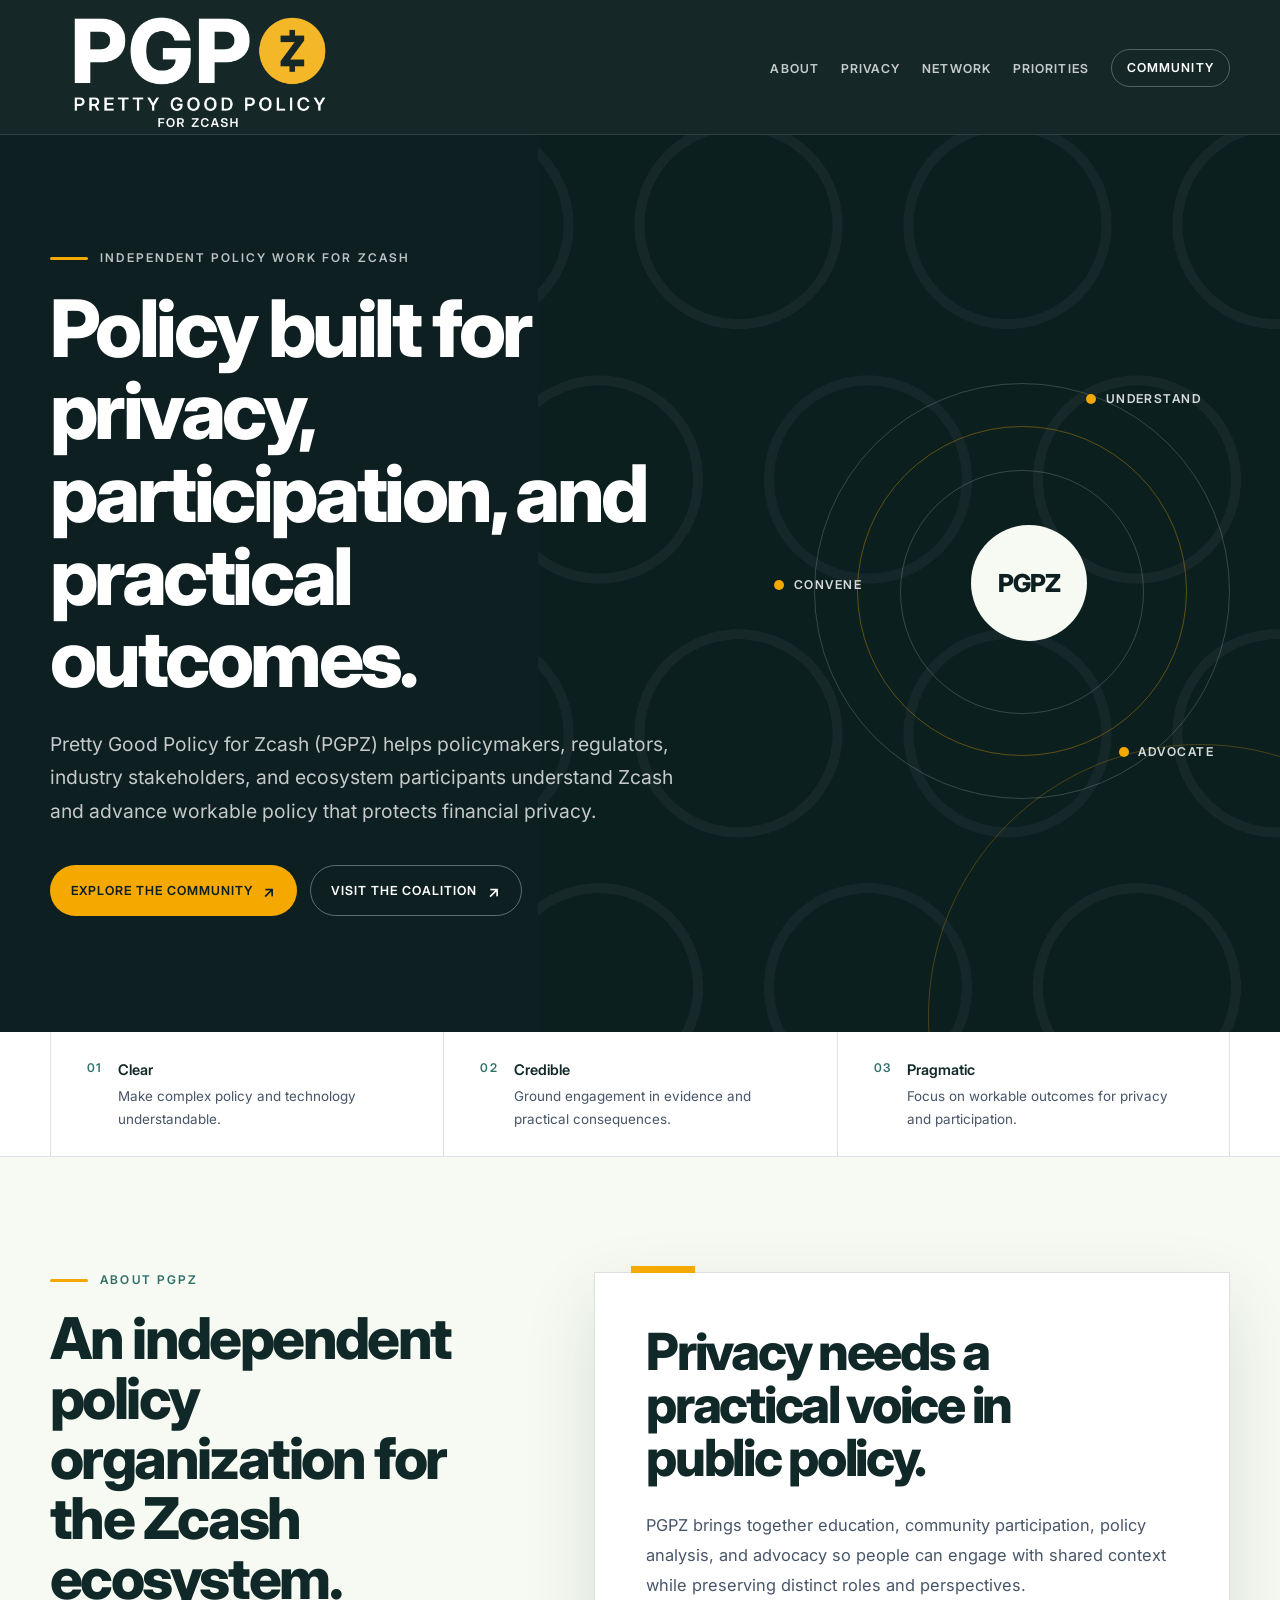
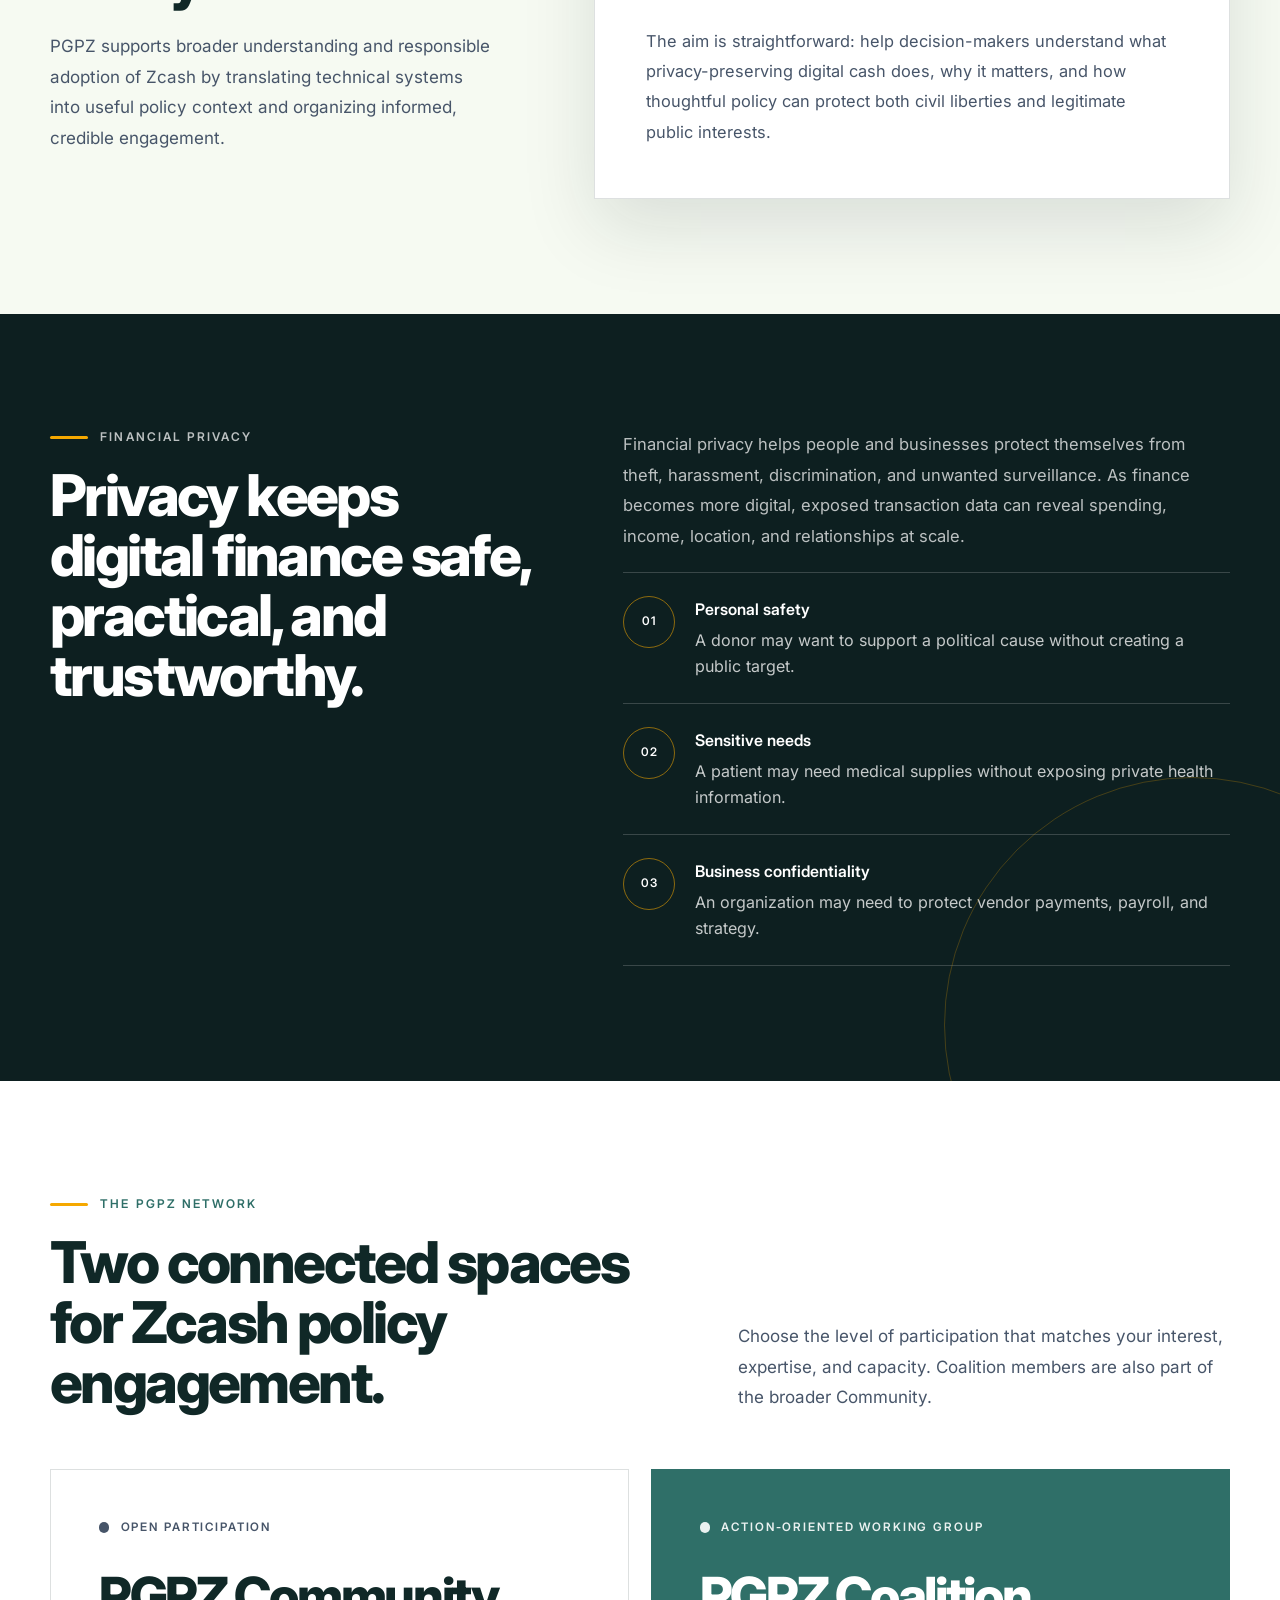
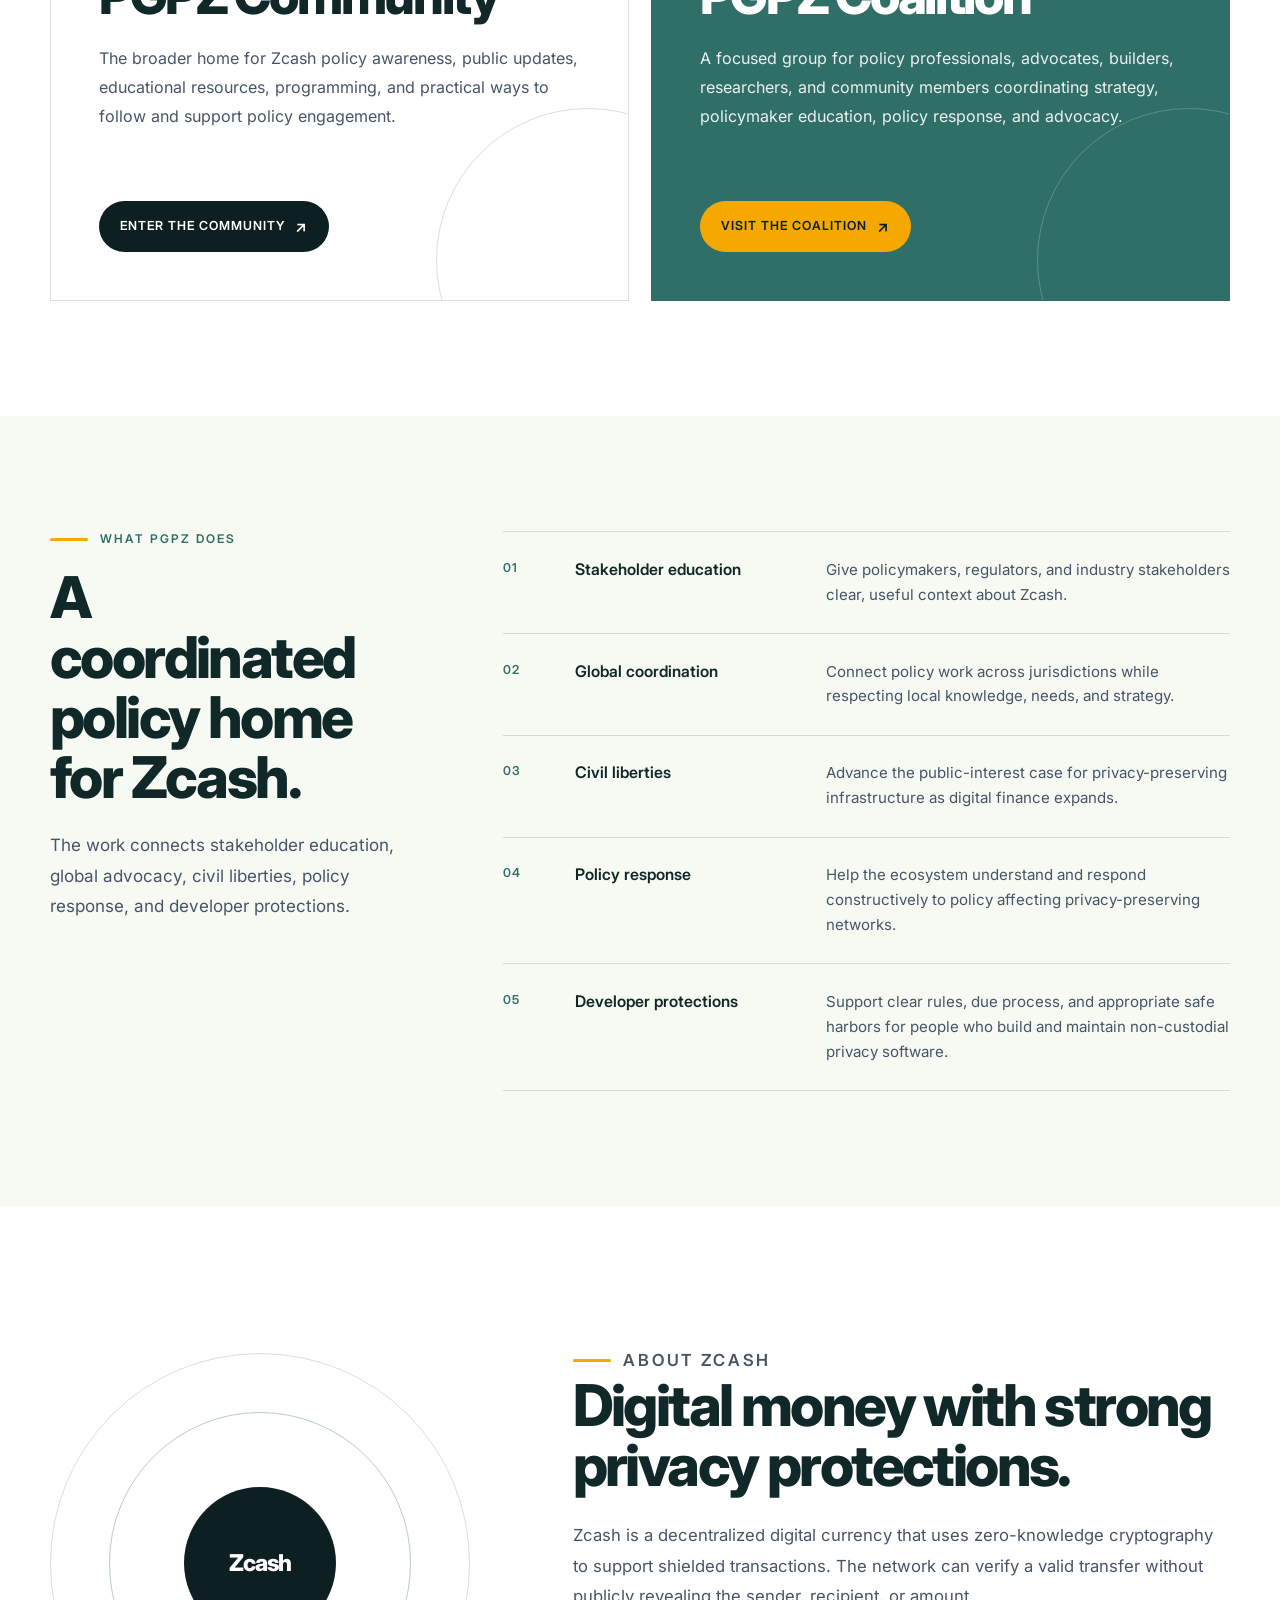
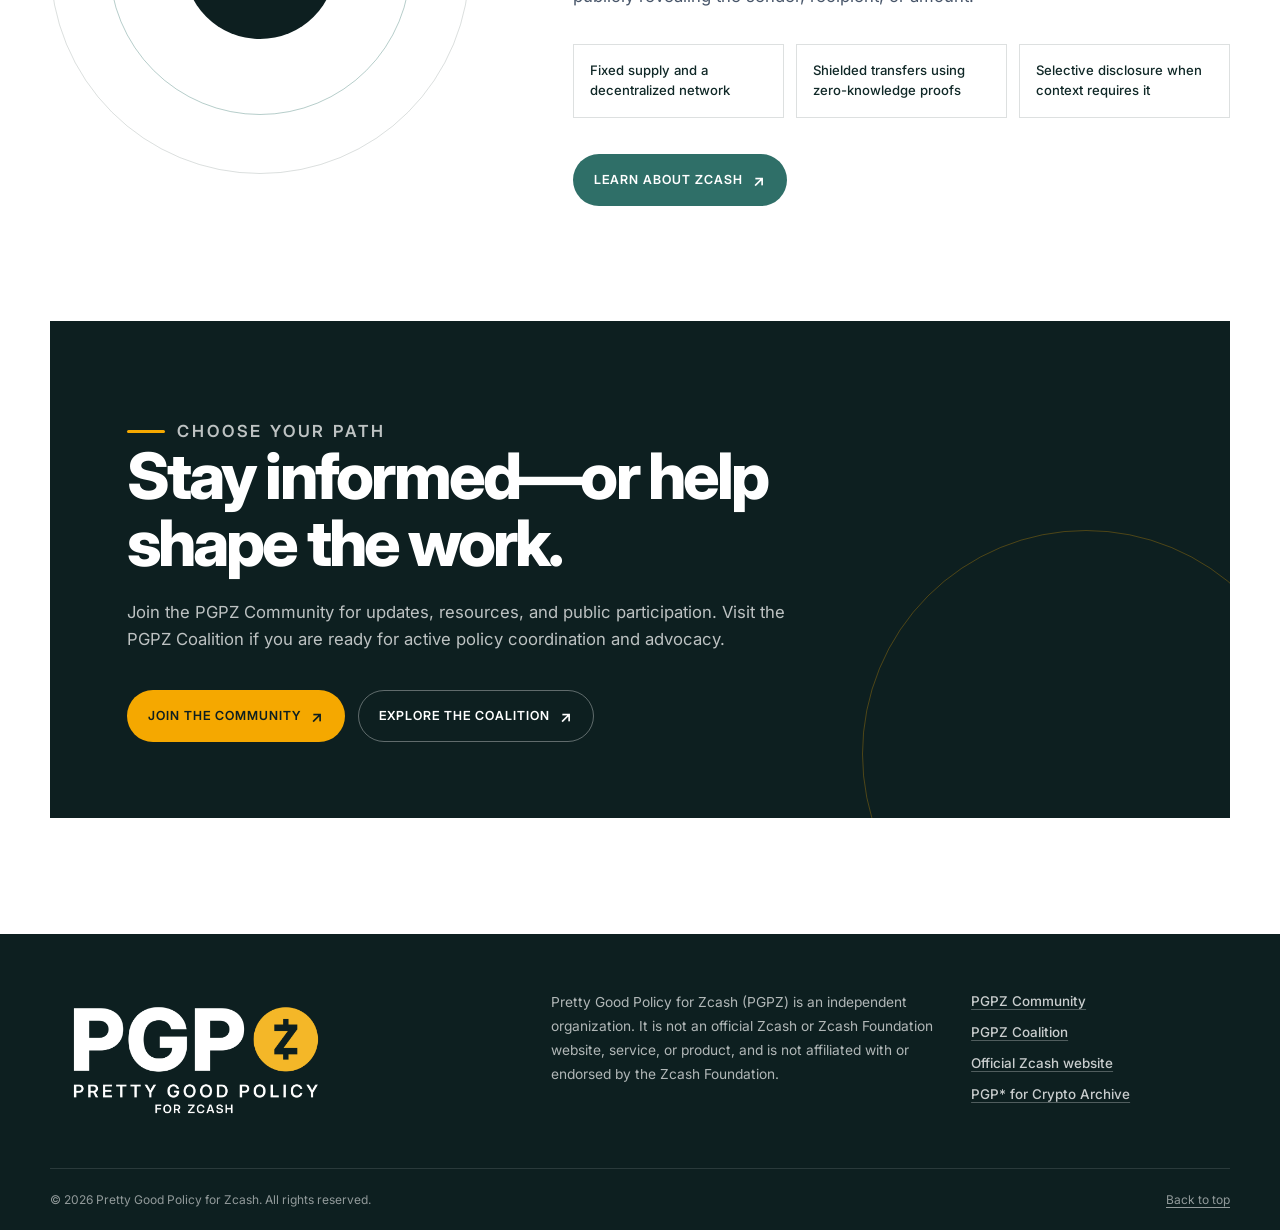
==== index.html @ 60ab51be "Update pgpz.org to released v4 logos" ====
<!DOCTYPE html>
<html class="no-js" lang="en">
<head>
  <meta charset="utf-8">
  <meta name="viewport" content="width=device-width, initial-scale=1">
  <meta name="description" content="Pretty Good Policy for Zcash (PGPZ) is an independent policy organization advancing practical understanding, coordination, and advocacy for Zcash and financial privacy.">
  <meta name="theme-color" content="#0D1F20">
  <meta name="robots" content="index, follow">
  <link rel="canonical" href="https://pgpz.org/">
  <link rel="icon" href="/assets/images/pgpz-favicon.png" type="image/png">
  <link rel="apple-touch-icon" href="/assets/images/pgpz-favicon.png">
  <link rel="alternate icon" href="/favicon.ico">
  <link rel="stylesheet" href="/assets/css/site.css">
  <meta property="og:type" content="website">
  <meta property="og:site_name" content="Pretty Good Policy for Zcash">
  <meta property="og:title" content="Pretty Good Policy for Zcash | PGPZ">
  <meta property="og:description" content="Independent policy work for Zcash, financial privacy, and practical public-interest outcomes.">
  <meta property="og:url" content="https://pgpz.org/">
  <meta property="og:image" content="https://pgpz.org/assets/images/pgpz-social-card.png">
  <meta property="og:image:type" content="image/png">
  <meta property="og:image:width" content="1200">
  <meta property="og:image:height" content="630">
  <meta property="og:image:alt" content="PGPZ — Pretty Good Policy for Zcash — Privacy, participation, and practical outcomes">
  <meta name="twitter:card" content="summary_large_image">
  <meta name="twitter:title" content="Pretty Good Policy for Zcash | PGPZ">
  <meta name="twitter:description" content="Independent policy work for Zcash, financial privacy, and practical public-interest outcomes.">
  <meta name="twitter:image" content="https://pgpz.org/assets/images/pgpz-social-card.png">
  <meta name="twitter:image:alt" content="PGPZ — Pretty Good Policy for Zcash — Privacy, participation, and practical outcomes">
  <title>Pretty Good Policy for Zcash | PGPZ</title>
  <script>document.documentElement.classList.replace('no-js', 'js');</script>
  <script type="application/ld+json">
  {
    "@context": "https://schema.org",
    "@type": "Organization",
    "name": "Pretty Good Policy for Zcash",
    "alternateName": "PGPZ",
    "url": "https://pgpz.org/",
    "description": "An independent policy organization advancing practical understanding, coordination, and advocacy for Zcash and financial privacy."
  }
  </script>
</head>
<body>
  <a class="skip-link" href="#main-content">Skip to main content</a>

  <header class="site-header">
    <div class="site-header__inner shell">
      <div class="brand-signature">
        <img src="/assets/brand/pgpz-primary-on-dark-2048w.png" width="2048" height="927" alt="">
        <a class="brand-signature__home" href="/" aria-label="Pretty Good Policy for Zcash (PGPZ) home"><span class="sr-only">Pretty Good Policy for Zcash (PGPZ) home</span></a>
        <a class="brand-signature__zcash" href="https://z.cash/" aria-label="Official Zcash website"><span class="sr-only">Official Zcash website</span></a>
      </div>

      <button class="nav-toggle" type="button" aria-label="Toggle navigation" aria-expanded="false" aria-controls="primary-navigation">
        <span class="nav-toggle__bars" aria-hidden="true"></span>
        <span class="nav-toggle__label">Menu</span>
      </button>

      <nav class="site-nav" id="primary-navigation" aria-label="Primary navigation">
        <ul class="site-nav__links">
          <li><a href="#about">About</a></li>
          <li><a href="#privacy">Privacy</a></li>
          <li><a href="#pgpz-network">Network</a></li>
          <li><a href="#priorities">Priorities</a></li>
          <li><a class="site-nav__cta" href="https://community.pgpz.org/">Community</a></li>
        </ul>
      </nav>
    </div>
  </header>

  <main id="main-content">
    <section class="hero" aria-labelledby="hero-title">
      <img class="hero__motif" src="/assets/brand/pgpz-circle-motif-on-dark-2400w.png" width="2400" height="1350" alt="">
      <div class="hero__inner shell">
        <div class="hero__copy">
          <p class="eyebrow eyebrow--light">Independent policy work for Zcash</p>
          <h1 id="hero-title">Policy built for privacy, participation, and practical outcomes.</h1>
          <p class="hero__lede">
            Pretty Good Policy for Zcash (PGPZ) helps policymakers, regulators, industry stakeholders, and ecosystem participants understand Zcash and advance workable policy that protects financial privacy.
          </p>
          <div class="button-row">
            <a class="button button--gold" href="https://community.pgpz.org/">Explore the Community</a>
            <a class="button button--outline" href="https://coalition.pgpz.org/">Visit the Coalition</a>
          </div>
        </div>

        <div class="hero__system" aria-hidden="true">
          <span class="orbit orbit--one"></span>
          <span class="orbit orbit--two"></span>
          <span class="orbit orbit--three"></span>
          <span class="orbit__core">PGPZ</span>
          <span class="orbit__label orbit__label--one">Understand</span>
          <span class="orbit__label orbit__label--two">Convene</span>
          <span class="orbit__label orbit__label--three">Advocate</span>
        </div>
      </div>
    </section>

    <section class="principles" aria-label="How PGPZ works">
      <div class="principles__inner shell">
        <div class="principle">
          <span class="principle__number">01</span>
          <span><strong>Clear</strong><span>Make complex policy and technology understandable.</span></span>
        </div>
        <div class="principle">
          <span class="principle__number">02</span>
          <span><strong>Credible</strong><span>Ground engagement in evidence and practical consequences.</span></span>
        </div>
        <div class="principle">
          <span class="principle__number">03</span>
          <span><strong>Pragmatic</strong><span>Focus on workable outcomes for privacy and participation.</span></span>
        </div>
      </div>
    </section>

    <section class="section" id="about" aria-labelledby="about-title">
      <div class="about-grid shell">
        <div>
          <p class="eyebrow">About PGPZ</p>
          <h2 class="section-heading" id="about-title">An independent policy organization for the Zcash ecosystem.</h2>
          <p class="section-intro">
            PGPZ supports broader understanding and responsible adoption of Zcash by translating technical systems into useful policy context and organizing informed, credible engagement.
          </p>
        </div>
        <article class="statement">
          <h3 class="statement__title">Privacy needs a practical voice in public policy.</h3>
          <p>
            PGPZ brings together education, community participation, policy analysis, and advocacy so people can engage with shared context while preserving distinct roles and perspectives.
          </p>
          <p>
            The aim is straightforward: help decision-makers understand what privacy-preserving digital cash does, why it matters, and how thoughtful policy can protect both civil liberties and legitimate public interests.
          </p>
        </article>
      </div>
    </section>

    <section class="section section--evergreen" id="privacy" aria-labelledby="privacy-title">
      <div class="privacy-grid shell">
        <div>
          <p class="eyebrow eyebrow--light">Financial privacy</p>
          <h2 class="section-heading" id="privacy-title">Privacy keeps digital finance safe, practical, and trustworthy.</h2>
        </div>
        <div class="privacy-copy">
          <p>
            Financial privacy helps people and businesses protect themselves from theft, harassment, discrimination, and unwanted surveillance. As finance becomes more digital, exposed transaction data can reveal spending, income, location, and relationships at scale.
          </p>
          <ul class="case-list">
            <li>
              <span class="case-list__icon" aria-hidden="true">01</span>
              <span><strong>Personal safety</strong>A donor may want to support a political cause without creating a public target.</span>
            </li>
            <li>
              <span class="case-list__icon" aria-hidden="true">02</span>
              <span><strong>Sensitive needs</strong>A patient may need medical supplies without exposing private health information.</span>
            </li>
            <li>
              <span class="case-list__icon" aria-hidden="true">03</span>
              <span><strong>Business confidentiality</strong>An organization may need to protect vendor payments, payroll, and strategy.</span>
            </li>
          </ul>
        </div>
      </div>
    </section>

    <section class="section section--white" id="pgpz-network" aria-labelledby="network-title">
      <div class="shell">
        <div class="network-header">
          <div>
            <p class="eyebrow">The PGPZ network</p>
            <h2 class="section-heading section-heading--wide" id="network-title">Two connected spaces for Zcash policy engagement.</h2>
          </div>
          <p class="section-intro">
            Choose the level of participation that matches your interest, expertise, and capacity. Coalition members are also part of the broader Community.
          </p>
        </div>

        <div class="program-grid">
          <article class="program-card">
            <p class="program-card__label">Open participation</p>
            <h3>PGPZ Community</h3>
            <p>
              The broader home for Zcash policy awareness, public updates, educational resources, programming, and practical ways to follow and support policy engagement.
            </p>
            <a class="button button--dark" href="https://community.pgpz.org/">Enter the Community</a>
          </article>

          <article class="program-card program-card--coalition">
            <p class="program-card__label">Action-oriented working group</p>
            <h3>PGPZ Coalition</h3>
            <p>
              A focused group for policy professionals, advocates, builders, researchers, and community members coordinating strategy, policymaker education, policy response, and advocacy.
            </p>
            <a class="button button--gold" href="https://coalition.pgpz.org/">Visit the Coalition</a>
          </article>
        </div>
      </div>
    </section>

    <section class="section" id="priorities" aria-labelledby="priorities-title">
      <div class="priorities-layout shell">
        <div>
          <p class="eyebrow">What PGPZ does</p>
          <h2 class="section-heading" id="priorities-title">A coordinated policy home for Zcash.</h2>
          <p class="section-intro">
            The work connects stakeholder education, global advocacy, civil liberties, policy response, and developer protections.
          </p>
        </div>

        <ol class="priority-list">
          <li>
            <span class="priority-list__number">01</span>
            <strong>Stakeholder education</strong>
            <p>Give policymakers, regulators, and industry stakeholders clear, useful context about Zcash.</p>
          </li>
          <li>
            <span class="priority-list__number">02</span>
            <strong>Global coordination</strong>
            <p>Connect policy work across jurisdictions while respecting local knowledge, needs, and strategy.</p>
          </li>
          <li>
            <span class="priority-list__number">03</span>
            <strong>Civil liberties</strong>
            <p>Advance the public-interest case for privacy-preserving infrastructure as digital finance expands.</p>
          </li>
          <li>
            <span class="priority-list__number">04</span>
            <strong>Policy response</strong>
            <p>Help the ecosystem understand and respond constructively to policy affecting privacy-preserving networks.</p>
          </li>
          <li>
            <span class="priority-list__number">05</span>
            <strong>Developer protections</strong>
            <p>Support clear rules, due process, and appropriate safe harbors for people who build and maintain non-custodial privacy software.</p>
          </li>
        </ol>
      </div>
    </section>

    <section class="section section--white" id="zcash" aria-labelledby="zcash-title">
      <div class="zcash-grid shell">
        <div class="zcash-visual" aria-hidden="true">
          <span class="zcash-visual__ring"></span>
          <span class="zcash-visual__ring"></span>
          <span class="zcash-visual__core">Zcash</span>
        </div>
        <div class="zcash-copy">
          <p class="eyebrow">About Zcash</p>
          <h2 class="section-heading" id="zcash-title">Digital money with strong privacy protections.</h2>
          <p>
            Zcash is a decentralized digital currency that uses zero-knowledge cryptography to support shielded transactions. The network can verify a valid transfer without publicly revealing the sender, recipient, or amount.
          </p>
          <div class="feature-row">
            <div>Fixed supply and a decentralized network</div>
            <div>Shielded transfers using zero-knowledge proofs</div>
            <div>Selective disclosure when context requires it</div>
          </div>
          <div class="button-row">
            <a class="button button--teal" href="https://z.cash/">Learn about Zcash</a>
          </div>
        </div>
      </div>
    </section>

    <section class="cta-section" aria-labelledby="engage-title">
      <div class="cta-panel shell">
        <p class="eyebrow eyebrow--light">Choose your path</p>
        <h2 id="engage-title">Stay informed—or help shape the work.</h2>
        <p>
          Join the PGPZ Community for updates, resources, and public participation. Visit the PGPZ Coalition if you are ready for active policy coordination and advocacy.
        </p>
        <div class="button-row">
          <a class="button button--gold" href="https://community.pgpz.org/">Join the Community</a>
          <a class="button button--outline" href="https://coalition.pgpz.org/">Explore the Coalition</a>
        </div>
      </div>
    </section>
  </main>

  <footer class="site-footer">
    <div class="site-footer__main shell">
      <div class="brand-signature">
        <img src="/assets/brand/pgpz-primary-on-dark-2048w.png" width="2048" height="927" alt="">
        <a class="brand-signature__home" href="/" aria-label="Pretty Good Policy for Zcash (PGPZ) home"><span class="sr-only">Pretty Good Policy for Zcash (PGPZ) home</span></a>
        <a class="brand-signature__zcash" href="https://z.cash/" aria-label="Official Zcash website"><span class="sr-only">Official Zcash website</span></a>
      </div>
      <div class="site-footer__content">
        <p class="site-footer__statement">
          Pretty Good Policy for Zcash (PGPZ) is an independent organization. It is not an official Zcash or Zcash Foundation website, service, or product, and is not affiliated with or endorsed by the Zcash Foundation.
        </p>
        <nav class="site-footer__links" aria-label="Footer navigation">
          <a href="https://community.pgpz.org/">PGPZ Community</a>
          <a href="https://coalition.pgpz.org/">PGPZ Coalition</a>
          <a href="https://z.cash/">Official Zcash website</a>
          <a href="https://pgpforcrypto.org/">PGP* for Crypto Archive</a>
        </nav>
      </div>
    </div>
    <div class="site-footer__legal shell">
      <p>&copy; <span data-current-year>2026</span> Pretty Good Policy for Zcash. All rights reserved.</p>
      <a href="#main-content">Back to top</a>
    </div>
  </footer>

  <script src="/assets/js/site.js" defer></script>
</body>
</html>
---- assets/css/site.css ----
@font-face {
  font-family: "Inter";
  src: url("../fonts/Inter-Regular.ttf") format("truetype");
  font-style: normal;
  font-weight: 400;
  font-display: swap;
}

@font-face {
  font-family: "Inter";
  src: url("../fonts/Inter-Medium.ttf") format("truetype");
  font-style: normal;
  font-weight: 500;
  font-display: swap;
}

@font-face {
  font-family: "Inter";
  src: url("../fonts/Inter-Semibold.ttf") format("truetype");
  font-style: normal;
  font-weight: 600;
  font-display: swap;
}

@font-face {
  font-family: "Inter";
  src: url("../fonts/Inter-Extrabold.ttf") format("truetype");
  font-style: normal;
  font-weight: 800;
  font-display: swap;
}

:root {
  --pgpz-evergreen: #0d1f20;
  --pgpz-ink: #102827;
  --pgpz-gold: #f5a800;
  --pgpz-soft-gold: #ffe6a3;
  --pgpz-paper: #f6faf2;
  --pgpz-white: #ffffff;
  --pgpz-slate: #475569;
  --pgpz-slate-tint: #e6eaf0;
  --pgpz-community: #475569;
  --pgpz-coalition: #2f6f68;
  --zcash-yellow: #f4b728;
  --border: rgba(16, 40, 39, 0.14);
  --shadow: 0 28px 70px rgba(13, 31, 32, 0.12);
  --max-width: 1180px;
  --font-sans: "Inter", ui-sans-serif, system-ui, -apple-system, "Segoe UI", sans-serif;
}

*,
*::before,
*::after {
  box-sizing: border-box;
}

html {
  scroll-behavior: smooth;
  scroll-padding-top: 8.5rem;
}

body {
  margin: 0;
  background: var(--pgpz-paper);
  color: var(--pgpz-ink);
  font-family: var(--font-sans);
  font-size: 1rem;
  line-height: 1.65;
  text-rendering: optimizeLegibility;
  -webkit-font-smoothing: antialiased;
}

img,
svg {
  display: block;
  max-width: 100%;
}

a {
  color: inherit;
}

button,
a {
  -webkit-tap-highlight-color: transparent;
}

:focus-visible {
  outline: 3px solid var(--pgpz-gold);
  outline-offset: 4px;
  box-shadow: 0 0 0 7px var(--pgpz-evergreen);
}

::selection {
  background: var(--pgpz-soft-gold);
  color: var(--pgpz-ink);
}

.skip-link {
  position: fixed;
  top: 0.75rem;
  left: 0.75rem;
  z-index: 100;
  padding: 0.75rem 1rem;
  border-radius: 999px;
  background: var(--pgpz-white);
  color: var(--pgpz-ink);
  font-weight: 600;
  transform: translateY(-150%);
  transition: transform 160ms ease;
}

.skip-link:focus {
  transform: translateY(0);
}

.shell {
  width: min(calc(100% - 2.5rem), var(--max-width));
  margin-inline: auto;
}

.site-header {
  position: sticky;
  top: 0;
  z-index: 50;
  border-bottom: 1px solid rgba(255, 255, 255, 0.11);
  background: rgba(13, 31, 32, 0.96);
  color: var(--pgpz-white);
  backdrop-filter: blur(18px);
}

.site-header__inner {
  display: flex;
  min-height: 7.75rem;
  align-items: center;
  justify-content: space-between;
  gap: 2rem;
}

.brand-signature {
  position: relative;
  width: clamp(16rem, 25vw, 18.5rem);
  flex: 0 0 auto;
}

.brand-signature img {
  width: 100%;
  height: auto;
}

.brand-signature__home,
.brand-signature__zcash {
  position: absolute;
  z-index: 2;
}

.brand-signature__home {
  inset: 0;
}

.brand-signature__zcash {
  top: 13.3333%;
  left: 70.7057%;
  width: 22.3482%;
  height: 49.3333%;
  z-index: 3;
  border-radius: 50%;
}

.sr-only {
  position: absolute;
  width: 1px;
  height: 1px;
  padding: 0;
  margin: -1px;
  overflow: hidden;
  clip: rect(0, 0, 0, 0);
  white-space: nowrap;
  border: 0;
}

.nav-toggle {
  display: none;
  align-items: center;
  gap: 0.65rem;
  border: 1px solid rgba(255, 255, 255, 0.24);
  border-radius: 999px;
  background: transparent;
  color: var(--pgpz-white);
  cursor: pointer;
  font: inherit;
  font-size: 0.78rem;
  font-weight: 600;
  letter-spacing: 0.12em;
  padding: 0.65rem 0.9rem;
  text-transform: uppercase;
}

.nav-toggle__bars,
.nav-toggle__bars::before,
.nav-toggle__bars::after {
  display: block;
  width: 1rem;
  height: 2px;
  border-radius: 999px;
  background: currentColor;
  content: "";
}

.nav-toggle__bars {
  position: relative;
}

.nav-toggle__bars::before {
  position: absolute;
  top: -5px;
}

.nav-toggle__bars::after {
  position: absolute;
  top: 5px;
}

.site-nav,
.site-nav__links {
  display: flex;
  align-items: center;
}

.site-nav__links {
  gap: clamp(0.9rem, 1.7vw, 1.55rem);
  margin: 0;
  padding: 0;
  list-style: none;
}

.site-nav a {
  color: rgba(255, 255, 255, 0.76);
  font-size: 0.77rem;
  font-weight: 600;
  letter-spacing: 0.09em;
  text-decoration: none;
  text-transform: uppercase;
  transition: color 160ms ease;
}

.site-nav a:hover {
  color: var(--pgpz-white);
}

.site-nav .site-nav__cta {
  border: 1px solid rgba(255, 255, 255, 0.27);
  border-radius: 999px;
  padding: 0.65rem 0.95rem;
  color: var(--pgpz-white);
}

.hero {
  position: relative;
  isolation: isolate;
  overflow: hidden;
  background: var(--pgpz-evergreen);
  color: var(--pgpz-white);
}

.hero::after {
  position: absolute;
  z-index: -2;
  inset: auto -12rem -16rem auto;
  width: 34rem;
  aspect-ratio: 1;
  border: 1px solid rgba(245, 168, 0, 0.26);
  border-radius: 50%;
  content: "";
}

.hero__motif {
  position: absolute;
  z-index: -3;
  top: 0;
  right: -16rem;
  width: min(78vw, 73rem);
  height: 100%;
  object-fit: cover;
  opacity: 0.32;
  pointer-events: none;
}

.hero__inner {
  display: grid;
  min-height: min(47rem, calc(100svh - 7.75rem));
  align-items: center;
  gap: clamp(3rem, 7vw, 7rem);
  grid-template-columns: minmax(0, 1.12fr) minmax(18rem, 0.78fr);
  padding-block: clamp(5rem, 9vw, 8.5rem);
}

.eyebrow {
  display: flex;
  align-items: center;
  gap: 0.75rem;
  margin: 0 0 1.25rem;
  color: var(--pgpz-coalition);
  font-size: 0.75rem;
  font-weight: 600;
  letter-spacing: 0.17em;
  line-height: 1.4;
  text-transform: uppercase;
}

.eyebrow::before {
  width: 2.4rem;
  height: 3px;
  flex: 0 0 auto;
  border-radius: 999px;
  background: var(--pgpz-gold);
  content: "";
}

.eyebrow--light {
  color: rgba(255, 255, 255, 0.72);
}

.hero h1,
.section-heading,
.statement__title,
.cta-panel h2,
.gateway h1 {
  margin: 0;
  font-weight: 800;
  letter-spacing: -0.045em;
  line-height: 1.04;
}

.hero h1 {
  max-width: 14ch;
  font-size: clamp(3rem, 6.2vw, 5.6rem);
}

.hero__lede {
  max-width: 43rem;
  margin: 1.75rem 0 0;
  color: rgba(255, 255, 255, 0.76);
  font-size: clamp(1.08rem, 1.5vw, 1.25rem);
  line-height: 1.75;
}

.button-row {
  display: flex;
  flex-wrap: wrap;
  gap: 0.8rem;
  margin-top: 2.3rem;
}

.button {
  display: inline-flex;
  min-height: 3.2rem;
  align-items: center;
  justify-content: center;
  gap: 0.65rem;
  border: 1px solid transparent;
  border-radius: 999px;
  padding: 0.8rem 1.25rem;
  font-size: 0.78rem;
  font-weight: 600;
  letter-spacing: 0.08em;
  line-height: 1.25;
  text-decoration: none;
  text-transform: uppercase;
  transition: transform 160ms ease, background 160ms ease, color 160ms ease, border-color 160ms ease;
}

.button::after {
  content: "\2197";
  font-size: 1rem;
  line-height: 1;
}

.button:hover {
  transform: translateY(-2px);
}

.button--gold {
  background: var(--pgpz-gold);
  color: var(--pgpz-evergreen);
}

.button--gold:hover {
  background: var(--pgpz-soft-gold);
}

.button--outline {
  border-color: rgba(255, 255, 255, 0.34);
  color: var(--pgpz-white);
}

.button--outline:hover {
  border-color: var(--pgpz-white);
  background: rgba(255, 255, 255, 0.07);
}

.button--dark {
  background: var(--pgpz-evergreen);
  color: var(--pgpz-white);
}

.button--teal {
  background: var(--pgpz-coalition);
  color: var(--pgpz-white);
}

.hero__system {
  position: relative;
  min-height: 27rem;
}

.orbit {
  position: absolute;
  border: 1px solid rgba(255, 255, 255, 0.18);
  border-radius: 50%;
}

.orbit--one {
  inset: 1rem 0 auto auto;
  width: min(26rem, 100%);
  aspect-ratio: 1;
}

.orbit--two {
  top: 3.7rem;
  right: 2.7rem;
  width: min(20.6rem, calc(100% - 5.4rem));
  aspect-ratio: 1;
  border-color: rgba(245, 168, 0, 0.35);
}

.orbit--three {
  top: 6.45rem;
  right: 5.4rem;
  width: min(15.2rem, calc(100% - 10.8rem));
  aspect-ratio: 1;
}

.orbit__core {
  position: absolute;
  top: 50%;
  right: min(9.5rem, 32%);
  display: grid;
  width: 7.25rem;
  aspect-ratio: 1;
  place-items: center;
  border-radius: 50%;
  background: var(--pgpz-paper);
  color: var(--pgpz-evergreen);
  font-size: 1.55rem;
  font-weight: 800;
  letter-spacing: -0.04em;
  transform: translateY(-50%);
}

.orbit__label {
  position: absolute;
  display: inline-flex;
  align-items: center;
  gap: 0.6rem;
  color: rgba(255, 255, 255, 0.83);
  font-size: 0.76rem;
  font-weight: 600;
  letter-spacing: 0.12em;
  text-transform: uppercase;
}

.orbit__label::before {
  width: 0.62rem;
  aspect-ratio: 1;
  border-radius: 50%;
  background: var(--pgpz-gold);
  content: "";
}

.orbit__label--one {
  top: 1.35rem;
  right: 1.8rem;
}

.orbit__label--two {
  top: 13rem;
  left: -0.5rem;
}

.orbit__label--three {
  right: 1rem;
  bottom: 2.3rem;
}

.principles {
  border-bottom: 1px solid var(--border);
  background: var(--pgpz-white);
}

.principles__inner {
  display: grid;
  grid-template-columns: repeat(3, 1fr);
}

.principle {
  display: grid;
  grid-template-columns: auto 1fr;
  gap: 1rem;
  padding: 1.65rem clamp(1rem, 3vw, 2.25rem);
  border-left: 1px solid var(--border);
}

.principle:last-child {
  border-right: 1px solid var(--border);
}

.principle__number {
  color: var(--pgpz-coalition);
  font-size: 0.75rem;
  font-weight: 600;
  letter-spacing: 0.1em;
}

.principle strong {
  display: block;
  margin-bottom: 0.2rem;
  color: var(--pgpz-ink);
  font-size: 0.92rem;
  font-weight: 600;
}

.principle span:last-child {
  color: var(--pgpz-slate);
  font-size: 0.84rem;
}

.section {
  padding-block: clamp(5.5rem, 9vw, 9rem);
}

.section--white {
  background: var(--pgpz-white);
}

.section--evergreen {
  position: relative;
  overflow: hidden;
  background: var(--pgpz-evergreen);
  color: var(--pgpz-white);
}

.section--evergreen::after {
  position: absolute;
  right: -10rem;
  bottom: -12rem;
  width: 31rem;
  aspect-ratio: 1;
  border: 1px solid rgba(245, 168, 0, 0.24);
  border-radius: 50%;
  content: "";
}

.section-heading {
  max-width: 18ch;
  font-size: clamp(2.35rem, 4.5vw, 4rem);
}

.section-heading--wide {
  max-width: 23ch;
}

.section-intro {
  max-width: 44rem;
  margin: 1.4rem 0 0;
  color: var(--pgpz-slate);
  font-size: 1.06rem;
  line-height: 1.8;
}

.section-intro--light {
  color: rgba(255, 255, 255, 0.7);
}

.about-grid {
  display: grid;
  align-items: start;
  gap: clamp(3rem, 8vw, 7rem);
  grid-template-columns: minmax(0, 0.82fr) minmax(0, 1.18fr);
}

.statement {
  position: relative;
  padding: clamp(2rem, 4vw, 3.25rem);
  border: 1px solid var(--border);
  background: var(--pgpz-white);
  box-shadow: var(--shadow);
}

.statement::before {
  position: absolute;
  top: -0.45rem;
  left: 2.25rem;
  width: 4rem;
  height: 0.45rem;
  background: var(--pgpz-gold);
  content: "";
}

.statement__title {
  max-width: 14ch;
  font-size: clamp(2rem, 4vw, 3.3rem);
}

.statement p {
  margin: 1.6rem 0 0;
  color: var(--pgpz-slate);
  font-size: 1.02rem;
  line-height: 1.85;
}

.privacy-grid {
  display: grid;
  align-items: start;
  gap: clamp(2.5rem, 6vw, 6rem);
  grid-template-columns: minmax(0, 0.9fr) minmax(0, 1.1fr);
}

.privacy-copy p {
  margin: 0 0 1.3rem;
  color: rgba(255, 255, 255, 0.72);
  font-size: 1.03rem;
  line-height: 1.85;
}

.case-list {
  display: grid;
  gap: 0;
  margin: 0;
  padding: 0;
  border-top: 1px solid rgba(255, 255, 255, 0.18);
  list-style: none;
}

.case-list li {
  display: grid;
  grid-template-columns: 3.25rem 1fr;
  gap: 1.25rem;
  padding: 1.45rem 0;
  border-bottom: 1px solid rgba(255, 255, 255, 0.18);
  color: rgba(255, 255, 255, 0.76);
}

.case-list__icon {
  display: grid;
  width: 3.25rem;
  aspect-ratio: 1;
  place-items: center;
  border: 1px solid rgba(245, 168, 0, 0.55);
  border-radius: 50%;
  color: var(--pgpz-white);
  font-size: 0.74rem;
  font-weight: 600;
  letter-spacing: 0.08em;
}

.case-list strong {
  display: block;
  margin-bottom: 0.28rem;
  color: var(--pgpz-white);
  font-weight: 600;
}

.network-header {
  display: grid;
  align-items: end;
  gap: 2rem;
  grid-template-columns: minmax(0, 1fr) minmax(18rem, 0.75fr);
}

.network-header .section-intro {
  margin: 0;
}

.program-grid {
  display: grid;
  gap: 1.35rem;
  grid-template-columns: repeat(2, minmax(0, 1fr));
  margin-top: 3.5rem;
}

.program-card {
  position: relative;
  display: flex;
  min-height: 27rem;
  flex-direction: column;
  overflow: hidden;
  padding: clamp(2rem, 4vw, 3rem);
  border: 1px solid var(--border);
  background: var(--pgpz-white);
}

.program-card::after {
  position: absolute;
  right: -7rem;
  bottom: -7rem;
  width: 19rem;
  aspect-ratio: 1;
  border: 1px solid rgba(71, 85, 105, 0.2);
  border-radius: 50%;
  content: "";
}

.program-card--coalition {
  border-color: transparent;
  background: var(--pgpz-coalition);
  color: var(--pgpz-white);
}

.program-card--coalition::after {
  border-color: rgba(255, 255, 255, 0.21);
}

.program-card__label {
  display: flex;
  align-items: center;
  gap: 0.7rem;
  margin: 0;
  color: var(--pgpz-slate);
  font-size: 0.73rem;
  font-weight: 600;
  letter-spacing: 0.16em;
  text-transform: uppercase;
}

.program-card__label::before {
  width: 0.65rem;
  aspect-ratio: 1;
  border-radius: 50%;
  background: currentColor;
  content: "";
}

.program-card--coalition .program-card__label {
  color: rgba(255, 255, 255, 0.9);
}

.program-card h3 {
  margin: 2rem 0 0;
  font-size: clamp(2.2rem, 4vw, 3.4rem);
  font-weight: 800;
  letter-spacing: -0.045em;
  line-height: 1.05;
}

.program-card p:not(.program-card__label) {
  max-width: 35rem;
  margin: 1.35rem 0 0;
  color: var(--pgpz-slate);
  line-height: 1.8;
}

.program-card--coalition p:not(.program-card__label) {
  color: rgba(255, 255, 255, 0.9);
}

.program-card .button {
  position: relative;
  z-index: 2;
  align-self: flex-start;
  margin-top: auto;
}

.priorities-layout {
  display: grid;
  align-items: start;
  gap: clamp(3rem, 8vw, 7rem);
  grid-template-columns: minmax(17rem, 0.65fr) minmax(0, 1.35fr);
}

.priority-list {
  margin: 0;
  padding: 0;
  border-top: 1px solid var(--border);
  list-style: none;
}

.priority-list li {
  display: grid;
  gap: 1.5rem;
  grid-template-columns: 3rem minmax(10rem, 0.72fr) minmax(0, 1.28fr);
  padding: 1.6rem 0;
  border-bottom: 1px solid var(--border);
}

.priority-list__number {
  color: var(--pgpz-coalition);
  font-size: 0.77rem;
  font-weight: 600;
  letter-spacing: 0.1em;
}

.priority-list strong {
  font-weight: 600;
  line-height: 1.45;
}

.priority-list p {
  margin: 0;
  color: var(--pgpz-slate);
  font-size: 0.94rem;
}

.zcash-grid {
  display: grid;
  align-items: center;
  gap: clamp(3rem, 8vw, 7rem);
  grid-template-columns: minmax(19rem, 0.78fr) minmax(0, 1.22fr);
}

.zcash-visual {
  position: relative;
  display: grid;
  min-height: 29rem;
  place-items: center;
}

.zcash-visual__ring {
  position: absolute;
  border: 1px solid rgba(16, 40, 39, 0.15);
  border-radius: 50%;
}

.zcash-visual__ring:nth-child(1) {
  width: 100%;
  max-width: 28rem;
  aspect-ratio: 1;
}

.zcash-visual__ring:nth-child(2) {
  width: 72%;
  max-width: 20rem;
  aspect-ratio: 1;
  border-color: rgba(47, 111, 104, 0.35);
}

.zcash-visual__core {
  position: relative;
  display: grid;
  width: 9.5rem;
  aspect-ratio: 1;
  place-items: center;
  border-radius: 50%;
  background: var(--pgpz-evergreen);
  color: var(--pgpz-white);
  font-size: 1.45rem;
  font-weight: 800;
  letter-spacing: -0.04em;
}

.zcash-copy p {
  max-width: 45rem;
  margin: 1.5rem 0 0;
  color: var(--pgpz-slate);
  font-size: 1.04rem;
  line-height: 1.85;
}

.feature-row {
  display: grid;
  gap: 0.75rem;
  grid-template-columns: repeat(3, 1fr);
  margin-top: 2rem;
}

.feature-row div {
  padding: 1rem;
  border: 1px solid var(--border);
  background: var(--pgpz-white);
  color: var(--pgpz-ink);
  font-size: 0.82rem;
  font-weight: 500;
  line-height: 1.5;
}

.cta-section {
  background: var(--pgpz-white);
  padding: 0 0 clamp(5.5rem, 9vw, 9rem);
}

.cta-panel {
  position: relative;
  overflow: hidden;
  padding: clamp(2.5rem, 6vw, 5rem);
  background: var(--pgpz-evergreen);
  color: var(--pgpz-white);
}

.cta-panel::after {
  position: absolute;
  right: -5rem;
  bottom: -10rem;
  width: 28rem;
  aspect-ratio: 1;
  border: 1px solid rgba(245, 168, 0, 0.28);
  border-radius: 50%;
  content: "";
}

.cta-panel h2 {
  position: relative;
  z-index: 2;
  max-width: 15ch;
  font-size: clamp(2.4rem, 5vw, 4.5rem);
}

.cta-panel p {
  position: relative;
  z-index: 2;
  max-width: 43rem;
  margin: 1.4rem 0 0;
  color: rgba(255, 255, 255, 0.73);
  font-size: 1.04rem;
}

.cta-panel .button-row {
  position: relative;
  z-index: 2;
}

.site-footer {
  background: var(--pgpz-evergreen);
  color: var(--pgpz-white);
}

.site-footer__main {
  display: grid;
  gap: 3rem;
  grid-template-columns: minmax(16rem, 0.8fr) minmax(0, 1.2fr);
  padding-block: 3.5rem 3rem;
  border-bottom: 1px solid rgba(255, 255, 255, 0.12);
}

.site-footer .brand-signature {
  width: min(100%, 18rem);
}

.site-footer__content {
  display: grid;
  gap: 2rem;
  grid-template-columns: minmax(0, 1.2fr) minmax(10rem, 0.8fr);
}

.site-footer__statement {
  margin: 0;
  color: rgba(255, 255, 255, 0.68);
  font-size: 0.86rem;
  line-height: 1.75;
}

.site-footer__links {
  display: grid;
  align-content: start;
  gap: 0.55rem;
}

.site-footer__links a {
  color: rgba(255, 255, 255, 0.78);
  font-size: 0.84rem;
  font-weight: 500;
  text-decoration-color: rgba(255, 255, 255, 0.28);
  text-underline-offset: 0.25em;
}

.site-footer__links a:hover {
  color: var(--pgpz-white);
}

.site-footer__legal {
  display: flex;
  align-items: center;
  justify-content: space-between;
  gap: 1rem;
  padding-block: 1.3rem;
  color: rgba(255, 255, 255, 0.55);
  font-size: 0.75rem;
}

.site-footer__legal p {
  margin: 0;
}

.site-footer__legal a {
  text-underline-offset: 0.22em;
}

.gateway-page {
  min-height: 100vh;
  background: var(--pgpz-evergreen);
  color: var(--pgpz-white);
}

.gateway {
  display: grid;
  min-height: 100vh;
  place-items: center;
  padding: 2rem;
}

.gateway__card {
  width: min(100%, 42rem);
  padding: clamp(2rem, 7vw, 4.5rem);
  border: 1px solid rgba(255, 255, 255, 0.18);
  background: rgba(255, 255, 255, 0.055);
}

.gateway__label {
  margin: 0 0 1.2rem;
  color: rgba(255, 255, 255, 0.82);
  font-size: 0.72rem;
  font-weight: 600;
  letter-spacing: 0.16em;
  text-transform: uppercase;
}

.gateway h1 {
  font-size: clamp(2.5rem, 8vw, 4.5rem);
}

.gateway p {
  margin: 1.4rem 0 0;
  color: rgba(255, 255, 255, 0.72);
}

@media (max-width: 1020px) {
  .site-header__inner {
    position: relative;
    min-height: 6.5rem;
  }

  .brand-signature {
    width: 16rem;
  }

  .js .nav-toggle {
    display: inline-flex;
  }

  .js .site-nav {
    position: absolute;
    top: calc(100% - 0.2rem);
    right: 0;
    left: 0;
    display: none;
    padding: 0.8rem 0 1.35rem;
    border-top: 1px solid rgba(255, 255, 255, 0.1);
    background: var(--pgpz-evergreen);
  }

  .js .site-nav[data-open="true"] {
    display: block;
  }

  .site-nav__links {
    align-items: stretch;
    gap: 0.25rem;
    flex-direction: column;
  }

  .site-nav a {
    display: block;
    padding: 0.65rem 0.25rem;
  }

  .site-nav .site-nav__cta {
    display: inline-flex;
    margin-top: 0.35rem;
    padding: 0.7rem 1rem;
  }

  .hero__inner {
    min-height: auto;
    grid-template-columns: 1fr;
  }

  .hero__system {
    width: min(100%, 29rem);
    min-height: 25rem;
    margin-inline: auto;
  }

  .about-grid,
  .privacy-grid,
  .priorities-layout,
  .zcash-grid {
    grid-template-columns: 1fr;
  }

  .network-header {
    align-items: start;
    grid-template-columns: 1fr;
  }

  .network-header .section-intro {
    margin-top: 0;
  }

  .priorities-layout {
    gap: 2.5rem;
  }

  .zcash-visual {
    min-height: 23rem;
  }
}

@media (max-width: 760px) {
  html {
    scroll-padding-top: 7rem;
  }

  .shell {
    width: min(calc(100% - 1.5rem), var(--max-width));
  }

  .site-header .shell {
    width: min(calc(100% - 1rem), var(--max-width));
  }

  .site-header__inner {
    min-height: 5.7rem;
    gap: 0.25rem;
  }

  .brand-signature {
    width: 16rem;
  }

  .nav-toggle {
    padding: 0.55rem 0.7rem;
    font-size: 0.68rem;
  }

  .hero__inner {
    gap: 3rem;
    padding-block: 4.5rem 5rem;
  }

  .hero h1 {
    font-size: clamp(2.75rem, 13vw, 4.2rem);
  }

  .hero__motif {
    right: -30rem;
    width: 65rem;
  }

  .hero__system {
    min-height: 21rem;
  }

  .orbit--one {
    width: 21rem;
  }

  .orbit--two {
    top: 3.2rem;
    right: 3.2rem;
    width: 14.6rem;
  }

  .orbit--three {
    top: 5.7rem;
    right: 5.7rem;
    width: 9.6rem;
  }

  .orbit__core {
    right: 7rem;
    width: 6.3rem;
    font-size: 1.25rem;
  }

  .orbit__label--two {
    top: 10.5rem;
  }

  .orbit__label--three {
    bottom: 1rem;
  }

  .principles__inner {
    grid-template-columns: 1fr;
  }

  .principle,
  .principle:last-child {
    border-right: 1px solid var(--border);
    border-bottom: 1px solid var(--border);
  }

  .program-grid {
    grid-template-columns: 1fr;
  }

  .program-card {
    min-height: 24rem;
  }

  .priority-list li {
    gap: 0.75rem 1rem;
    grid-template-columns: 2.2rem 1fr;
  }

  .priority-list p {
    grid-column: 2;
  }

  .feature-row {
    grid-template-columns: 1fr;
  }

  .site-footer__main,
  .site-footer__content {
    grid-template-columns: 1fr;
  }

  .site-footer__main {
    gap: 2.25rem;
  }

  .site-footer__legal {
    align-items: flex-start;
    flex-direction: column;
  }
}

@media (max-width: 410px) {
  .nav-toggle__label {
    display: none;
  }

  .nav-toggle {
    min-width: 2.8rem;
    min-height: 2.8rem;
    justify-content: center;
  }

  .button-row {
    align-items: stretch;
    flex-direction: column;
  }

  .button {
    width: 100%;
  }

  .hero__system {
    min-height: 18rem;
  }

  .orbit--one {
    width: 18rem;
  }

  .orbit--two {
    top: 2.8rem;
    right: 2.8rem;
    width: 12.4rem;
  }

  .orbit--three {
    top: 5rem;
    right: 5rem;
    width: 8rem;
  }

  .orbit__core {
    right: 6rem;
    width: 5.5rem;
  }

  .orbit__label--one {
    right: 0.6rem;
  }
}

@media (prefers-reduced-motion: reduce) {
  *,
  *::before,
  *::after {
    scroll-behavior: auto !important;
    transition-duration: 0.01ms !important;
  }
}
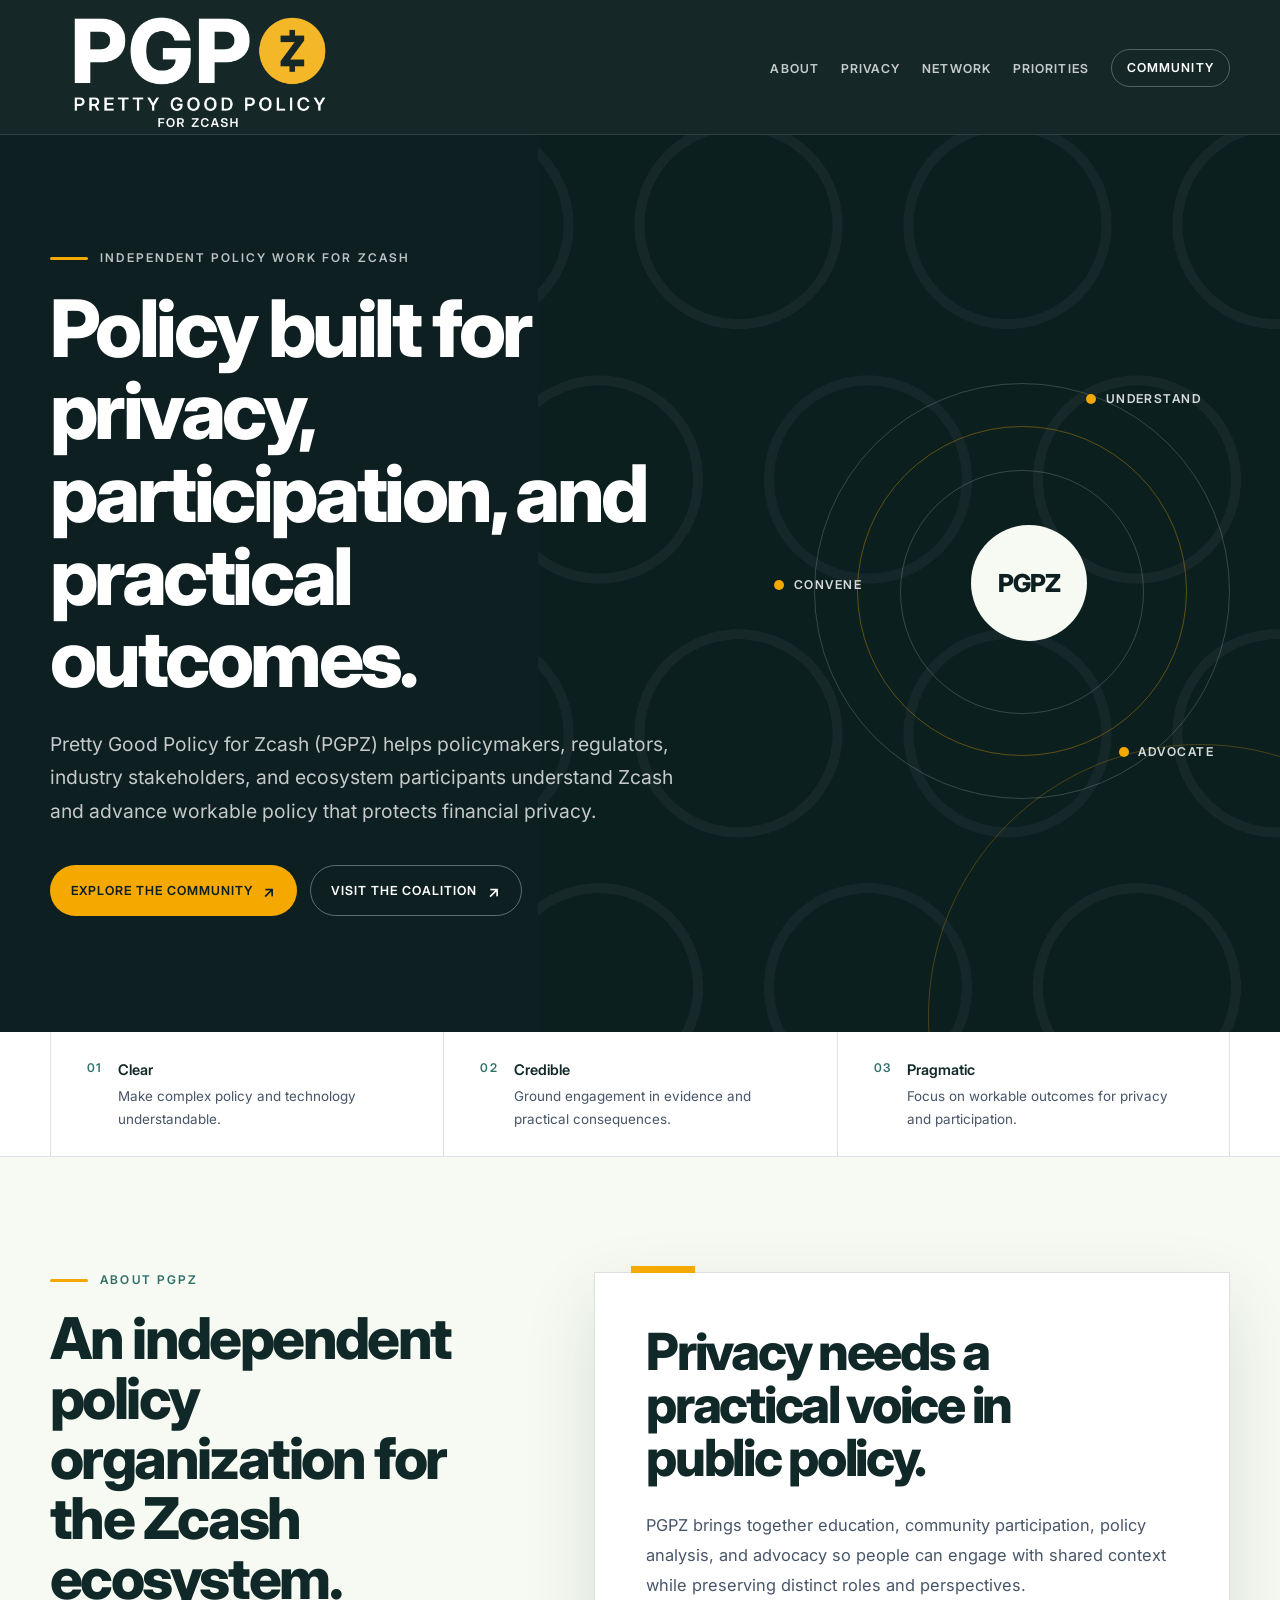
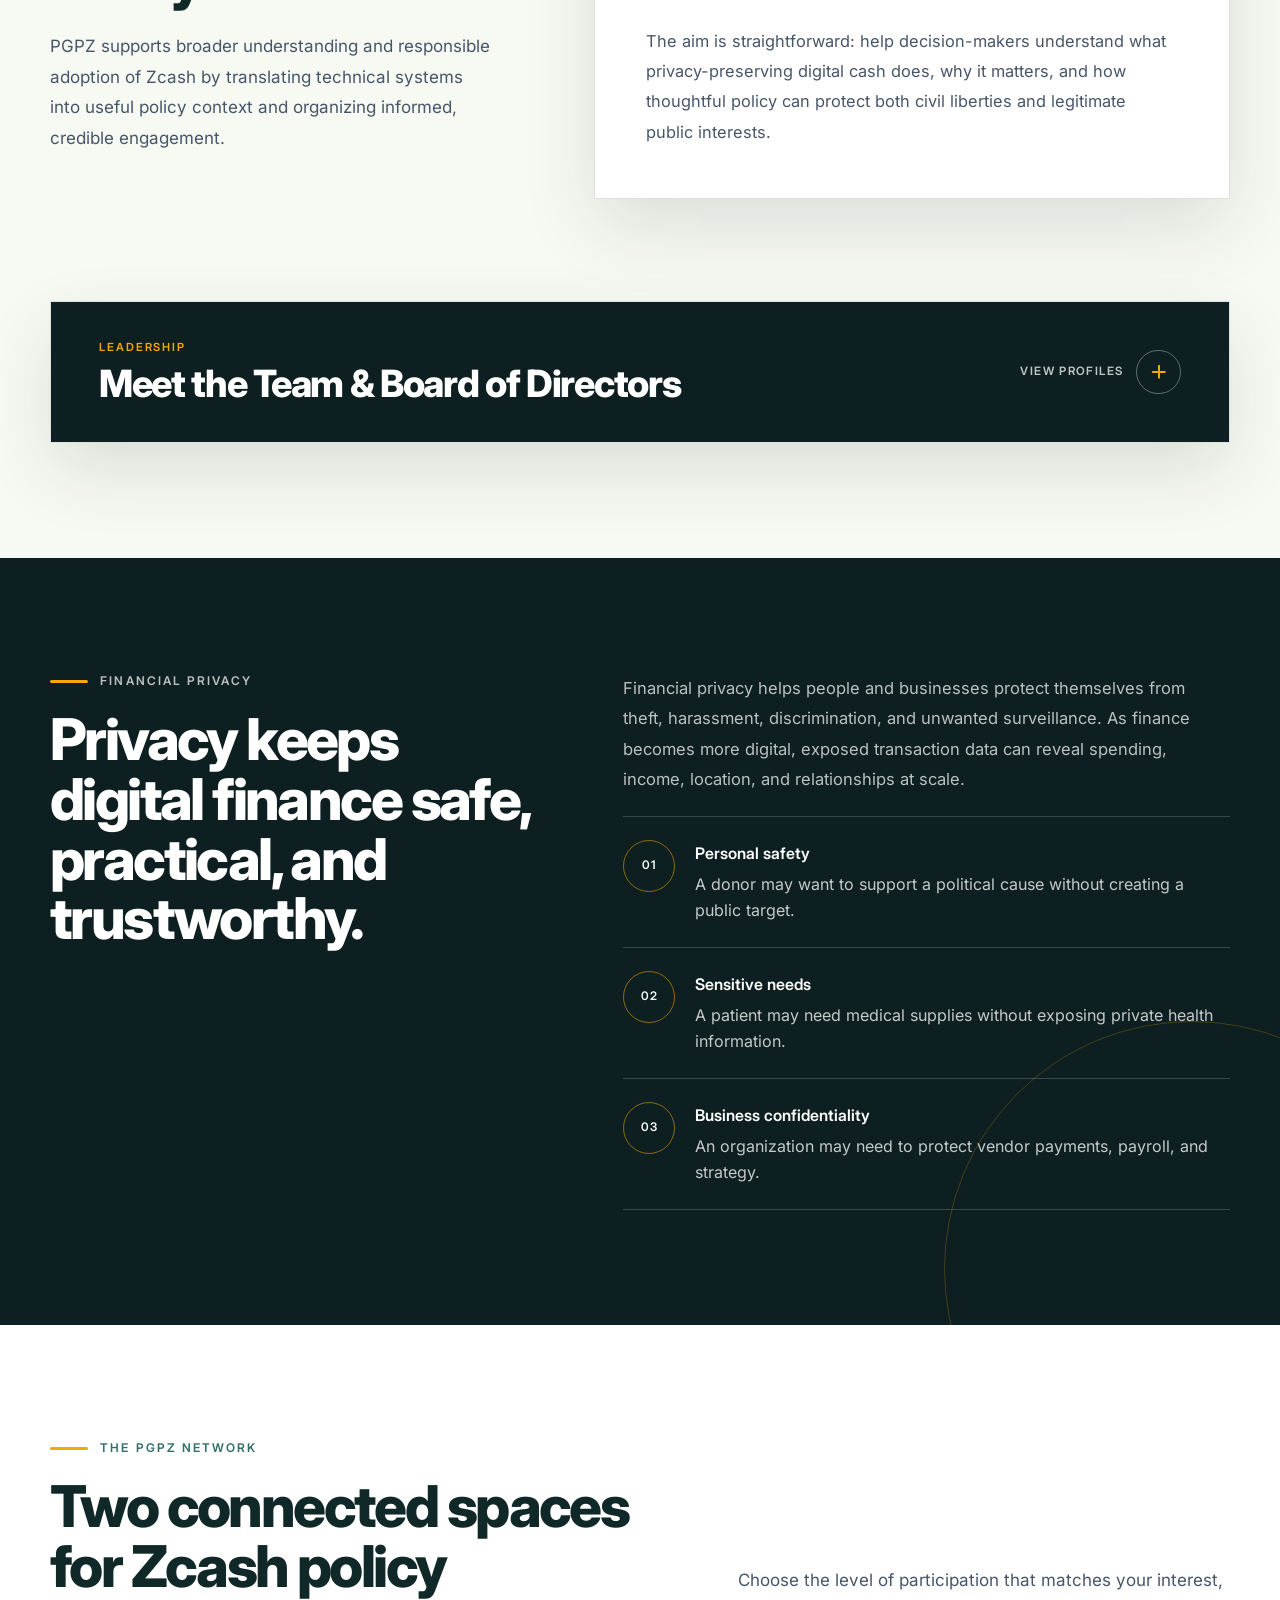
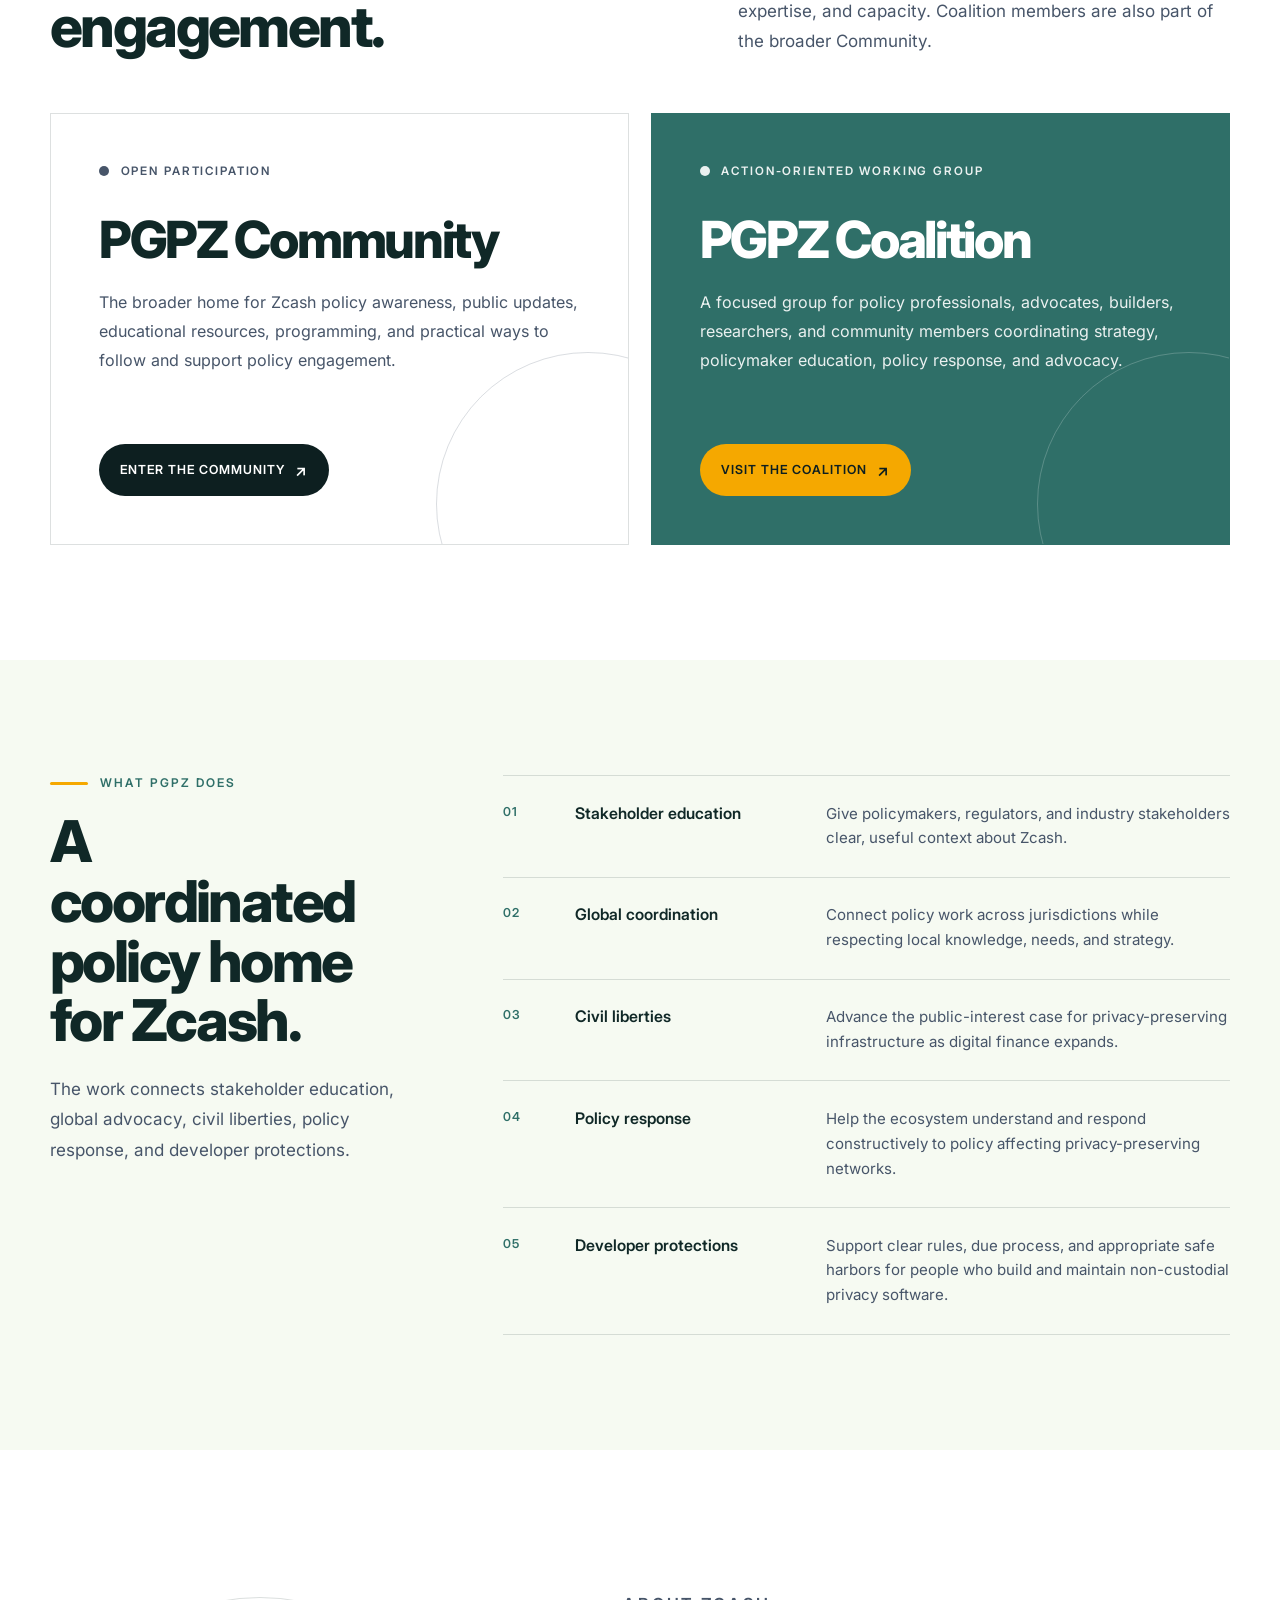
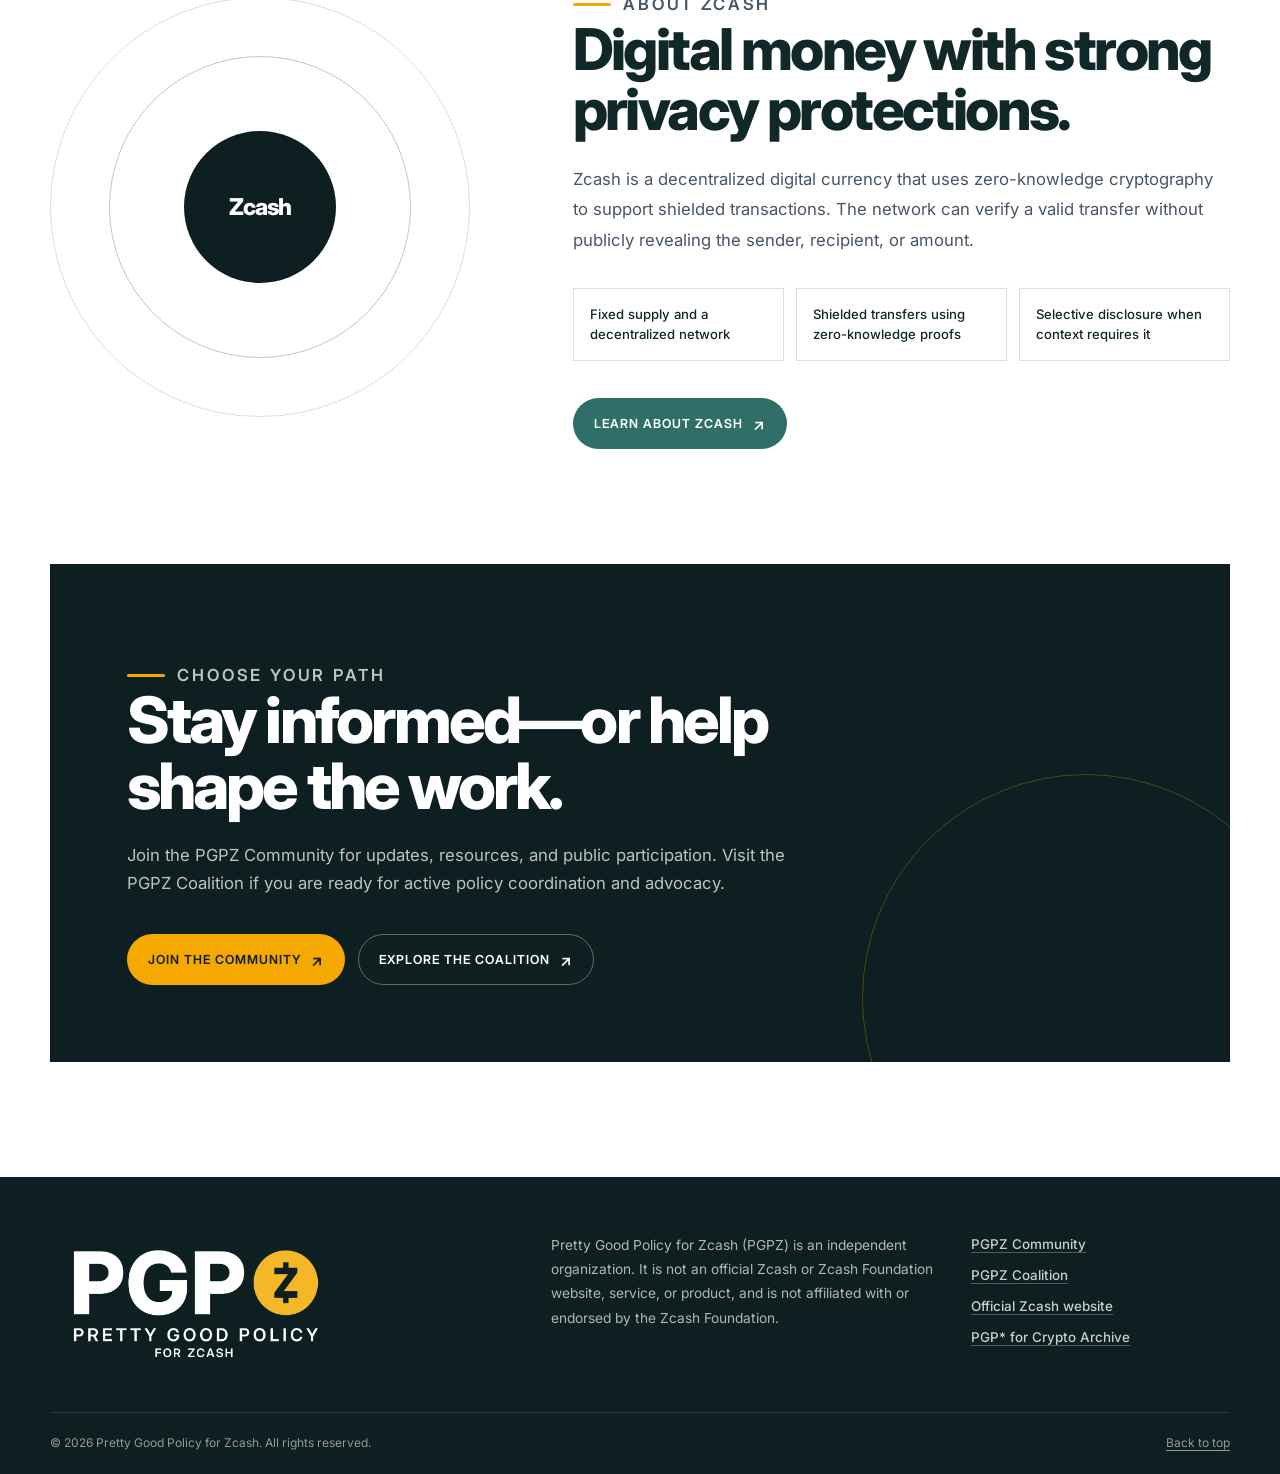
==== commit 7ae3066c: "Add Team and Board profiles" ====
--- a/index.html
+++ b/index.html
@@ -16,16 +16,17 @@
   <meta property="og:title" content="Pretty Good Policy for Zcash | PGPZ">
   <meta property="og:description" content="Independent policy work for Zcash, financial privacy, and practical public-interest outcomes.">
   <meta property="og:url" content="https://pgpz.org/">
-  <meta property="og:image" content="https://pgpz.org/assets/images/pgpz-social-card.png">
+  <meta property="og:image" content="https://pgpz.org/assets/images/pgpz-social-card-v4.png">
+  <meta property="og:image:secure_url" content="https://pgpz.org/assets/images/pgpz-social-card-v4.png">
   <meta property="og:image:type" content="image/png">
   <meta property="og:image:width" content="1200">
   <meta property="og:image:height" content="630">
-  <meta property="og:image:alt" content="PGPZ — Pretty Good Policy for Zcash — Privacy, participation, and practical outcomes">
+  <meta property="og:image:alt" content="PGPZ — Pretty Good Policy for Zcash — Independent policy organization">
   <meta name="twitter:card" content="summary_large_image">
   <meta name="twitter:title" content="Pretty Good Policy for Zcash | PGPZ">
   <meta name="twitter:description" content="Independent policy work for Zcash, financial privacy, and practical public-interest outcomes.">
-  <meta name="twitter:image" content="https://pgpz.org/assets/images/pgpz-social-card.png">
-  <meta name="twitter:image:alt" content="PGPZ — Pretty Good Policy for Zcash — Privacy, participation, and practical outcomes">
+  <meta name="twitter:image" content="https://pgpz.org/assets/images/pgpz-social-card-v4.png">
+  <meta name="twitter:image:alt" content="PGPZ — Pretty Good Policy for Zcash — Independent policy organization">
   <title>Pretty Good Policy for Zcash | PGPZ</title>
   <script>document.documentElement.classList.replace('no-js', 'js');</script>
   <script type="application/ld+json">
@@ -130,6 +131,108 @@
             The aim is straightforward: help decision-makers understand what privacy-preserving digital cash does, why it matters, and how thoughtful policy can protect both civil liberties and legitimate public interests.
           </p>
         </article>
+
+        <details class="people-disclosure">
+          <summary class="people-disclosure__summary">
+            <span>
+              <span class="people-disclosure__eyebrow">Leadership</span>
+              <strong>Meet the Team &amp; Board of Directors</strong>
+            </span>
+            <span class="people-disclosure__action">
+              <span class="people-disclosure__closed-label">View profiles</span>
+              <span class="people-disclosure__open-label">Close profiles</span>
+              <span class="people-disclosure__icon" aria-hidden="true"></span>
+            </span>
+          </summary>
+
+          <div class="people-disclosure__content">
+            <section class="people-group" aria-labelledby="team-title">
+              <header class="people-group__header">
+                <p class="people-group__kicker">Team</p>
+                <h3 id="team-title">Executive leadership</h3>
+              </header>
+
+              <article class="profile-card profile-card--featured">
+                <img src="/assets/images/people/divij-pandya.webp" width="750" height="750" loading="lazy" decoding="async" alt="Divij Pandya">
+                <div class="profile-card__body">
+                  <p class="profile-card__role">Executive Director</p>
+                  <h4>Divij Pandya</h4>
+                  <div class="profile-card__bio">
+                    <p>Divij Pandya is an attorney and government affairs professional with substantive experience providing policy and regulatory advising to fintech and financial institutions.</p>
+                    <p>Div’s extensive experience in blockchain and digital asset policy was honed at the Chamber of Digital Commerce (now “The Digital Chamber”), where he helped build the policy department, and FS Vector, where he co-led the digital assets advocacy practice.</p>
+                    <p>Div is a proud graduate of Rutgers, the State University of New Jersey, where he earned his BA in economics, and Rutgers School of Law-Newark.</p>
+                  </div>
+                </div>
+              </article>
+            </section>
+
+            <section class="people-group people-group--board" aria-labelledby="board-title">
+              <header class="people-group__header">
+                <p class="people-group__kicker">Governance</p>
+                <h3 id="board-title">Board of Directors</h3>
+              </header>
+
+              <div class="profile-grid">
+                <article class="profile-card profile-card--featured profile-card--chairman">
+                  <img src="/assets/images/people/paul-brigner.jpg" width="800" height="800" loading="lazy" decoding="async" alt="Paul Brigner">
+                  <div class="profile-card__body">
+                    <p class="profile-card__role">Chairman</p>
+                    <h4>Paul Brigner</h4>
+                    <div class="profile-card__bio">
+                      <p>Paul Brigner is the Founder of Pretty Good Policy for Zcash, Chief Policy &amp; Regulatory Officer at Zcash Open Development Lab (Zodl), member of the Zcash Community Grants Committee, and Adjunct Faculty of FinTech at Georgetown University. He is a technology policy executive, former software developer, attorney, and U.S. Army veteran with experience spanning software engineering, internet governance, cryptocurrency policy, financial privacy, and public advocacy. His career has included senior roles at Verizon, Internet Society, the Motion Picture Association, the Chamber of Digital Commerce, Coinbase Institute, Electric Coin Co., Bootstrap, and Zodl. Through PGP* and the DC Privacy Summit, he convenes policymakers, builders, researchers, advocates, and industry leaders to advance discussion of crypto policy, privacy-preserving technologies, digital rights, and open financial systems. His work focuses on Zcash, financial privacy, and the future of digital cash.</p>
+                    </div>
+                  </div>
+                </article>
+
+                <article class="profile-card">
+                  <img src="/assets/images/people/michele-korver.webp" width="400" height="400" loading="lazy" decoding="async" alt="Michele Korver">
+                  <div class="profile-card__body">
+                    <p class="profile-card__role">Director</p>
+                    <h4>Michele Korver</h4>
+                    <div class="profile-card__bio">
+                      <p>Michele Korver is the Head of Regulatory at a16z crypto where she helps a16z's portfolio companies to navigate the regulatory landscape and works to educate and liaise with government agencies and policymakers.</p>
+                      <p>She joined a16z crypto after more than 25 years in government and law enforcement. Michele started her career as a Special Agent in the U.S. Secret Service, where she investigated financial crimes, before serving as a federal prosecutor for over a decade in the Miami, Florida, and Denver, Colorado, United States Attorney’s Offices. Specializing in money laundering and transnational organized crime, Michele advanced to become one of the foremost federal prosecutors in crypto. In 2017, she debuted the role of Digital Currency Counsel, the U.S. Department of Justice’s first dedicated subject matter expert in cryptocurrency-related prosecutions and forfeitures, creating and managing the Criminal Division’s Digital Currency Initiative. Following her time at the DOJ, she served as Chief Digital Currency Advisor at the Department of the Treasury’s Financial Crimes Enforcement Network (FinCEN), advising the Director on digital asset-related matters across the bureau’s divisions, while advancing FinCEN’s leadership role within the space.</p>
+                    </div>
+                  </div>
+                </article>
+
+                <article class="profile-card">
+                  <img src="/assets/images/people/dan-spuller.jpg" width="800" height="800" loading="lazy" decoding="async" alt="Dan Spuller">
+                  <div class="profile-card__body">
+                    <p class="profile-card__role">Director</p>
+                    <h4>Dan Spuller</h4>
+                    <div class="profile-card__bio">
+                      <p>Dan represents Blockchain Association as Executive Vice President of Industry Affairs. Since 2012, Dan has been an advocate of decentralized digital assets, bitcoin, and blockchain technology. From 2016-2020, Dan led membership growth at the Chamber of Digital Commerce, and in 2019 was appointed Co-Chair of the North Carolina Blockchain Initiative by the state’s Lieutenant Governor. He previously worked for North Carolina’s Department of Commerce and successfully drove a multi-stakeholder campaign leading to the passage of the NC Money Transmitters Act of 2016.</p>
+                    </div>
+                  </div>
+                </article>
+
+                <article class="profile-card">
+                  <img src="/assets/images/people/julie-stitzel.jpg" width="800" height="800" loading="lazy" decoding="async" alt="Julie Stitzel">
+                  <div class="profile-card__body">
+                    <p class="profile-card__role">Director</p>
+                    <h4>Julie Stitzel</h4>
+                    <div class="profile-card__bio">
+                      <p>Julie Stitzel is Vice President of Policy for Digital Currency Group (DCG), the most active investor in the blockchain sector with a mission to accelerate the development of a better financial system through the proliferation of digital assets and blockchain technology. In this role, Julie advances global policy and regulatory strategy across digital assets for DCG, its subsidiaries, and its portfolio companies.</p>
+                      <p>Julie joined DCG in 2022 from Block, where she led bitcoin and crypto policy efforts as Head of Bitcoin Policy for Cash App. Prior to Block, Julie was Vice President of the U.S. Chamber of Commerce’s Center for Capital Markets Competitiveness, leading the team’s efforts on digital assets, fintech, consumer finance, and access to capital for minority-owned businesses.</p>
+                    </div>
+                  </div>
+                </article>
+
+                <article class="profile-card">
+                  <img src="/assets/images/people/jw-verret.jpg" width="450" height="450" loading="lazy" decoding="async" alt="J.W. Verret">
+                  <div class="profile-card__body">
+                    <p class="profile-card__role">Director</p>
+                    <h4>J.W. Verret</h4>
+                    <div class="profile-card__bio">
+                      <p>J.W. Verret is an Associate Professor at the Antonin Scalia Law School at George Mason University, where he teaches banking, securities, and corporation law. He also serves as a Director of the Zcash Foundation.</p>
+                    </div>
+                  </div>
+                </article>
+              </div>
+            </section>
+          </div>
+        </details>
       </div>
     </section>
 
--- a/assets/css/site.css
+++ b/assets/css/site.css
@@ -619,6 +619,218 @@
   line-height: 1.85;
 }
 
+.people-disclosure {
+  grid-column: 1 / -1;
+  overflow: hidden;
+  border: 1px solid var(--border);
+  background: var(--pgpz-white);
+  box-shadow: var(--shadow);
+}
+
+.people-disclosure__summary {
+  display: grid;
+  min-height: 7.5rem;
+  align-items: center;
+  gap: 2rem;
+  grid-template-columns: minmax(0, 1fr) auto;
+  padding: clamp(1.6rem, 3vw, 2.25rem) clamp(1.5rem, 4vw, 3rem);
+  background: var(--pgpz-evergreen);
+  color: var(--pgpz-white);
+  cursor: pointer;
+  list-style: none;
+}
+
+.people-disclosure__summary::-webkit-details-marker {
+  display: none;
+}
+
+.people-disclosure__summary::marker {
+  content: "";
+}
+
+.people-disclosure__eyebrow {
+  display: block;
+  margin-bottom: 0.35rem;
+  color: var(--pgpz-gold);
+  font-size: 0.7rem;
+  font-weight: 600;
+  letter-spacing: 0.17em;
+  text-transform: uppercase;
+}
+
+.people-disclosure__summary strong {
+  display: block;
+  font-size: clamp(1.45rem, 3vw, 2.35rem);
+  font-weight: 800;
+  letter-spacing: -0.035em;
+  line-height: 1.15;
+}
+
+.people-disclosure__action {
+  display: inline-flex;
+  align-items: center;
+  gap: 0.8rem;
+  color: rgba(255, 255, 255, 0.75);
+  font-size: 0.72rem;
+  font-weight: 600;
+  letter-spacing: 0.12em;
+  text-transform: uppercase;
+}
+
+.people-disclosure__open-label {
+  display: none;
+}
+
+.people-disclosure__icon {
+  position: relative;
+  display: block;
+  width: 2.8rem;
+  aspect-ratio: 1;
+  flex: 0 0 auto;
+  border: 1px solid rgba(255, 255, 255, 0.34);
+  border-radius: 50%;
+}
+
+.people-disclosure__icon::before,
+.people-disclosure__icon::after {
+  position: absolute;
+  top: 50%;
+  left: 50%;
+  width: 0.9rem;
+  height: 2px;
+  border-radius: 999px;
+  background: var(--pgpz-gold);
+  content: "";
+  transform: translate(-50%, -50%);
+  transition: transform 160ms ease;
+}
+
+.people-disclosure__icon::after {
+  transform: translate(-50%, -50%) rotate(90deg);
+}
+
+.people-disclosure[open] .people-disclosure__summary {
+  border-bottom: 1px solid rgba(255, 255, 255, 0.14);
+}
+
+.people-disclosure[open] .people-disclosure__closed-label {
+  display: none;
+}
+
+.people-disclosure[open] .people-disclosure__open-label {
+  display: inline;
+}
+
+.people-disclosure[open] .people-disclosure__icon::after {
+  transform: translate(-50%, -50%) rotate(90deg) scaleX(0);
+}
+
+.people-disclosure__content {
+  padding: clamp(2rem, 5vw, 4rem);
+}
+
+.people-group + .people-group {
+  margin-top: clamp(3.5rem, 7vw, 6rem);
+  padding-top: clamp(3rem, 6vw, 5rem);
+  border-top: 1px solid var(--border);
+}
+
+.people-group__header {
+  display: grid;
+  align-items: end;
+  gap: 1rem;
+  grid-template-columns: minmax(7rem, 0.3fr) minmax(0, 1fr);
+  margin-bottom: 2rem;
+}
+
+.people-group__kicker {
+  margin: 0;
+  color: var(--pgpz-coalition);
+  font-size: 0.72rem;
+  font-weight: 600;
+  letter-spacing: 0.16em;
+  text-transform: uppercase;
+}
+
+.people-group__header h3 {
+  margin: 0;
+  font-size: clamp(1.85rem, 3.5vw, 3rem);
+  font-weight: 800;
+  letter-spacing: -0.04em;
+  line-height: 1.1;
+}
+
+.profile-grid {
+  display: grid;
+  gap: 1.25rem;
+  grid-template-columns: repeat(2, minmax(0, 1fr));
+}
+
+.profile-card {
+  display: grid;
+  align-content: start;
+  gap: 1.5rem;
+  padding: clamp(1.25rem, 2.5vw, 2rem);
+  border: 1px solid var(--border);
+  background: var(--pgpz-paper);
+  grid-template-columns: 8.5rem minmax(0, 1fr);
+}
+
+.profile-card--featured {
+  gap: clamp(1.75rem, 4vw, 3.25rem);
+  grid-template-columns: minmax(11rem, 14rem) minmax(0, 1fr);
+  padding: clamp(1.5rem, 3.5vw, 2.75rem);
+}
+
+.profile-card--chairman {
+  grid-column: 1 / -1;
+}
+
+.profile-card img {
+  width: 100%;
+  height: auto;
+  align-self: start;
+  aspect-ratio: 1;
+  border-radius: 50%;
+  object-fit: cover;
+}
+
+.profile-card__body {
+  min-width: 0;
+}
+
+.profile-card__role {
+  margin: 0 0 0.3rem;
+  color: var(--pgpz-coalition);
+  font-size: 0.7rem;
+  font-weight: 600;
+  letter-spacing: 0.14em;
+  text-transform: uppercase;
+}
+
+.profile-card h4 {
+  margin: 0;
+  font-size: clamp(1.45rem, 2.6vw, 2.1rem);
+  font-weight: 800;
+  letter-spacing: -0.035em;
+  line-height: 1.12;
+}
+
+.profile-card__bio {
+  margin-top: 1rem;
+}
+
+.profile-card__bio p {
+  margin: 0;
+  color: var(--pgpz-slate);
+  font-size: 0.92rem;
+  line-height: 1.75;
+}
+
+.profile-card__bio p + p {
+  margin-top: 0.85rem;
+}
+
 .privacy-grid {
   display: grid;
   align-items: start;
@@ -1112,6 +1324,14 @@
   .zcash-visual {
     min-height: 23rem;
   }
+
+  .profile-grid {
+    grid-template-columns: 1fr;
+  }
+
+  .profile-card--chairman {
+    grid-column: auto;
+  }
 }
 
 @media (max-width: 760px) {
@@ -1203,6 +1423,27 @@
     grid-template-columns: 1fr;
   }
 
+  .people-disclosure__summary {
+    gap: 1rem;
+  }
+
+  .people-disclosure__action {
+    font-size: 0;
+  }
+
+  .people-group__header {
+    align-items: start;
+    gap: 0.35rem;
+    grid-template-columns: 1fr;
+  }
+
+  .profile-card,
+  .profile-card--featured {
+    gap: 1.25rem;
+    grid-template-columns: 7.5rem minmax(0, 1fr);
+    padding: 1.25rem;
+  }
+
   .program-card {
     min-height: 24rem;
   }
@@ -1253,6 +1494,23 @@
 
   .button {
     width: 100%;
+  }
+
+  .people-disclosure__summary {
+    padding-inline: 1.2rem;
+  }
+
+  .people-disclosure__content {
+    padding-inline: 1rem;
+  }
+
+  .profile-card,
+  .profile-card--featured {
+    grid-template-columns: 1fr;
+  }
+
+  .profile-card img {
+    width: 8.5rem;
   }
 
   .hero__system {
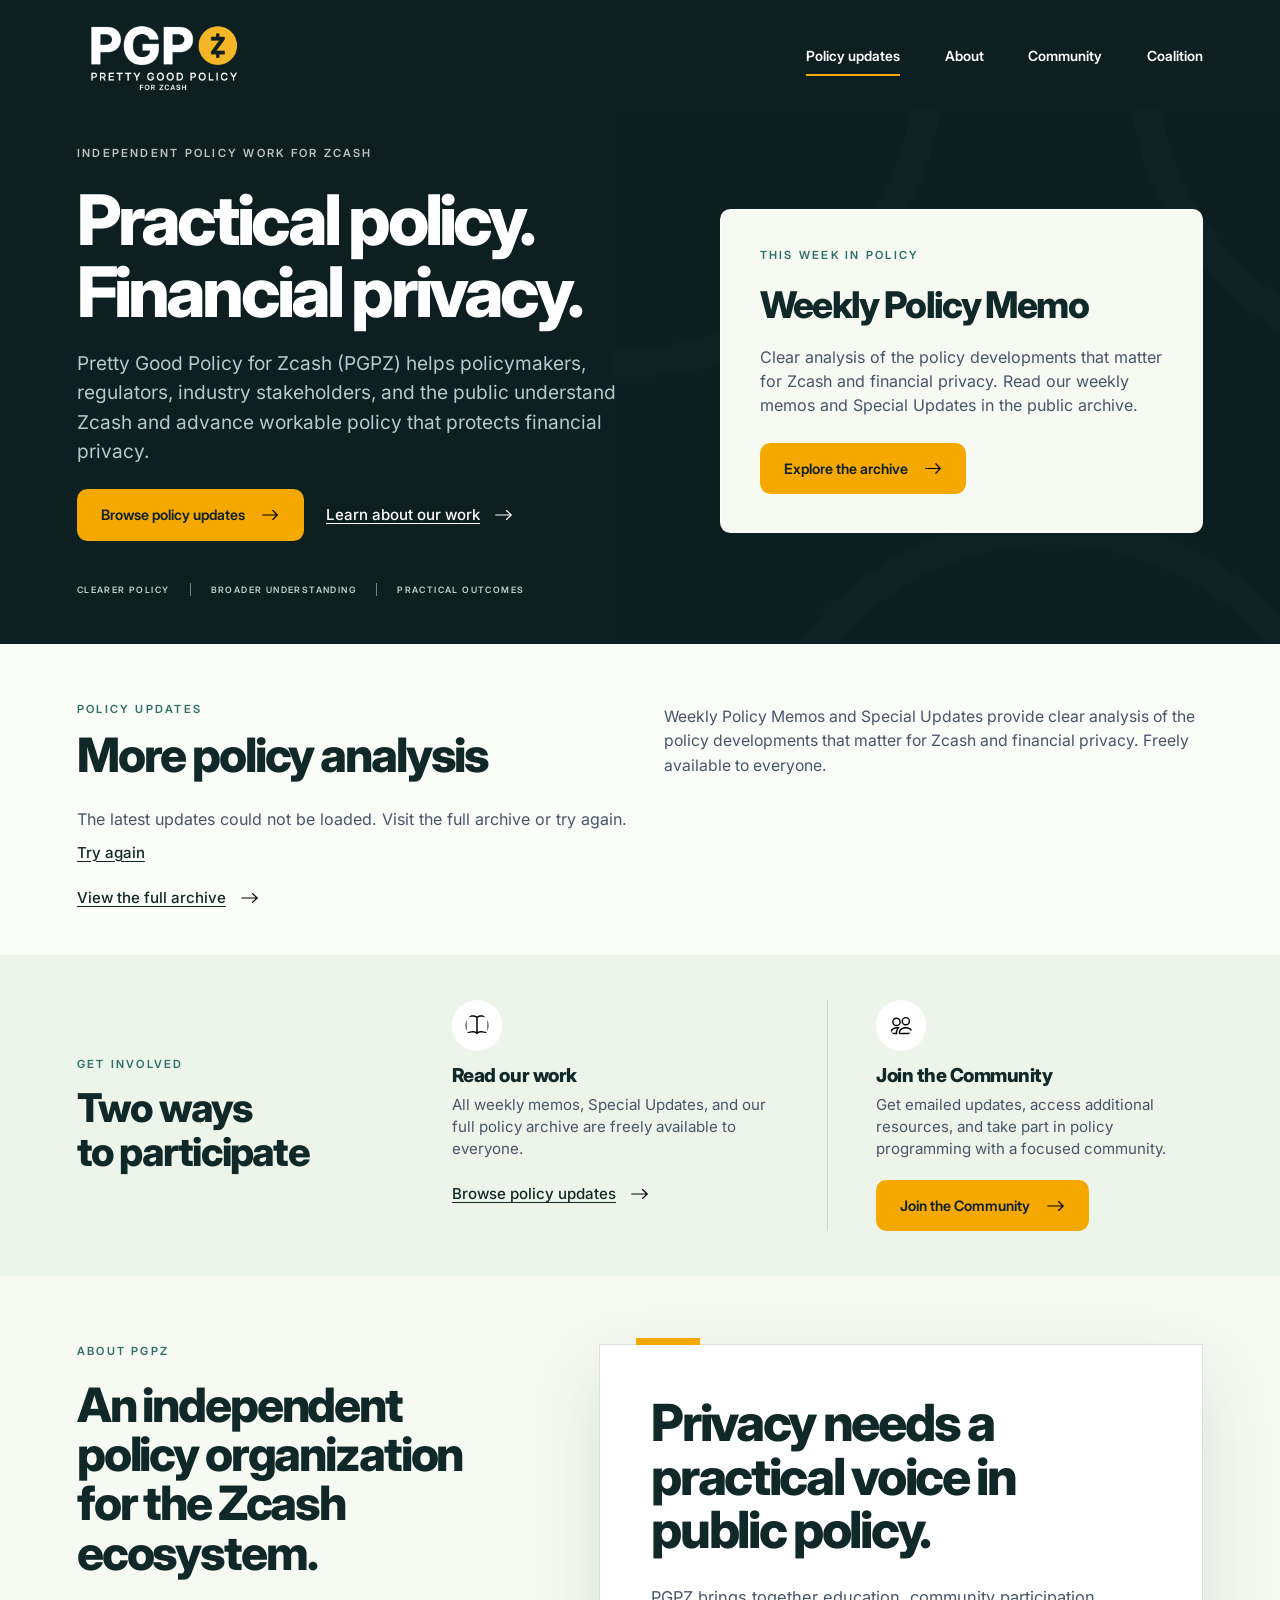
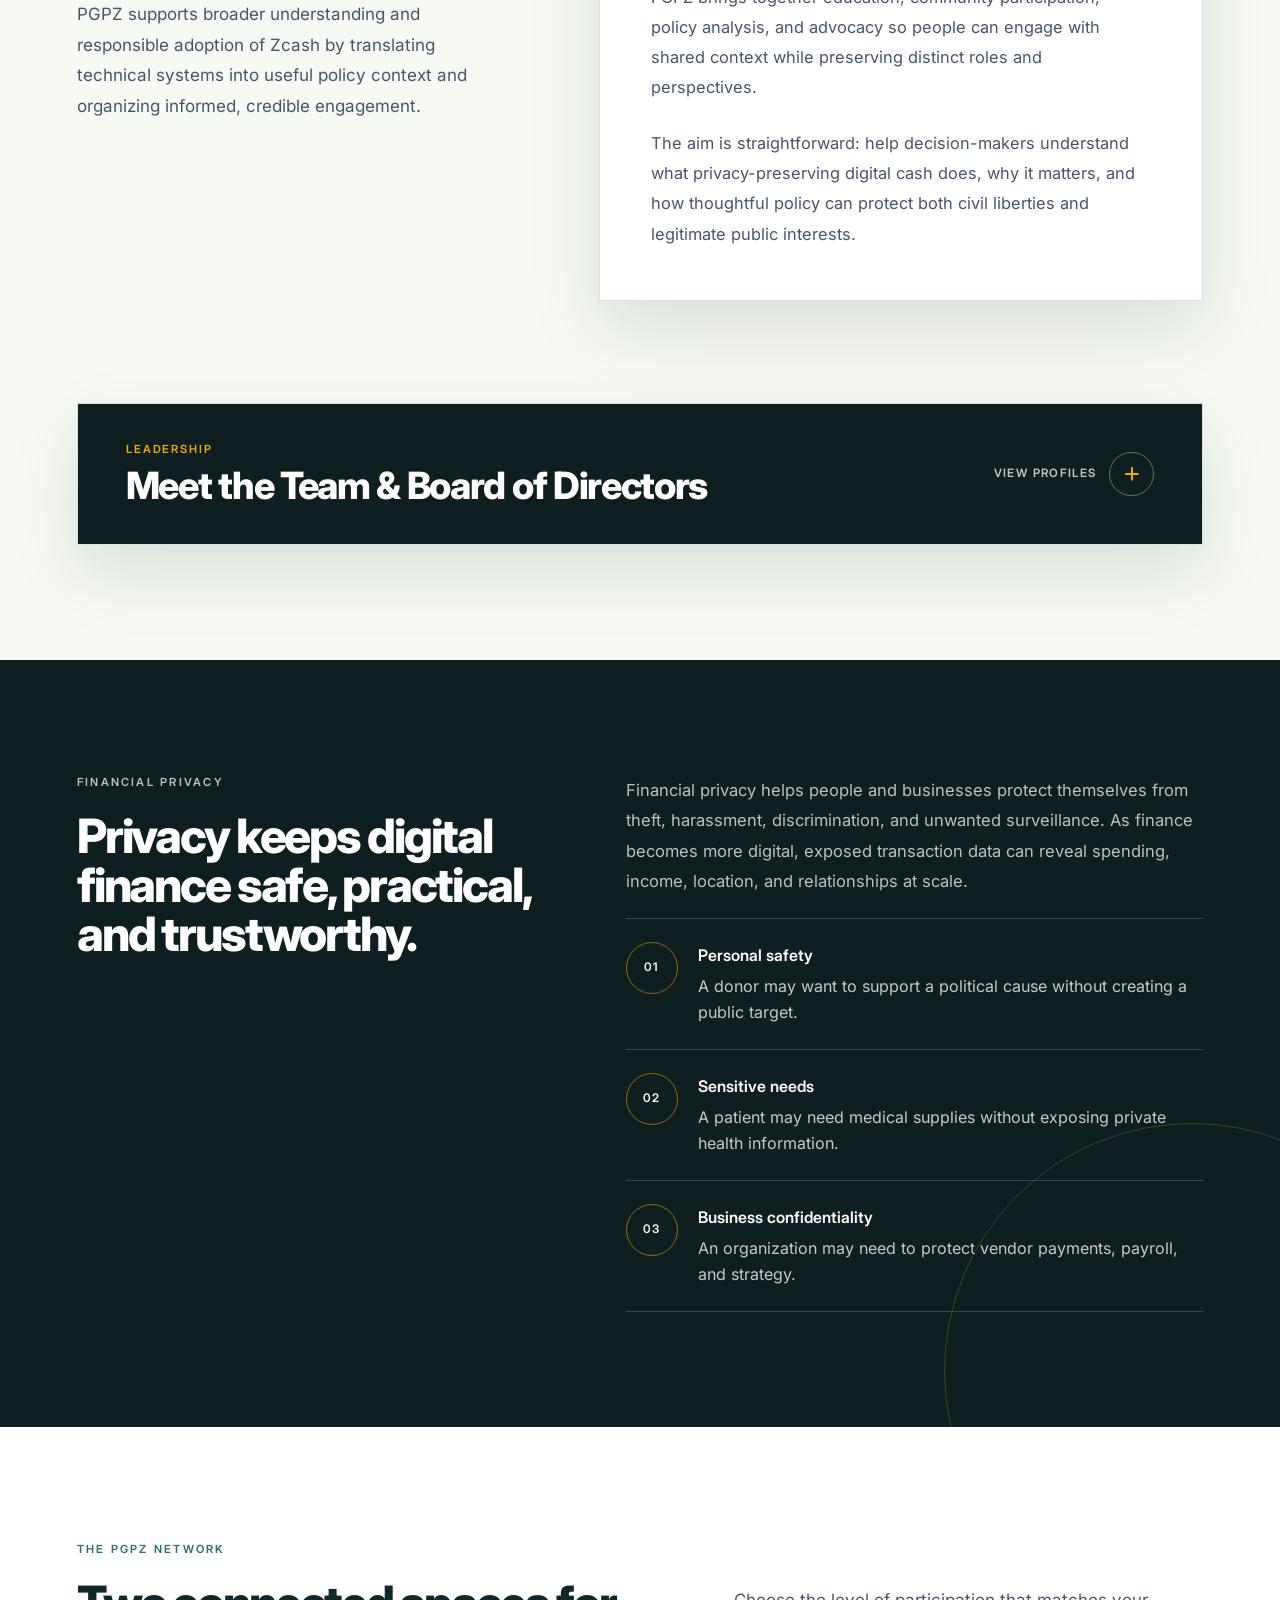
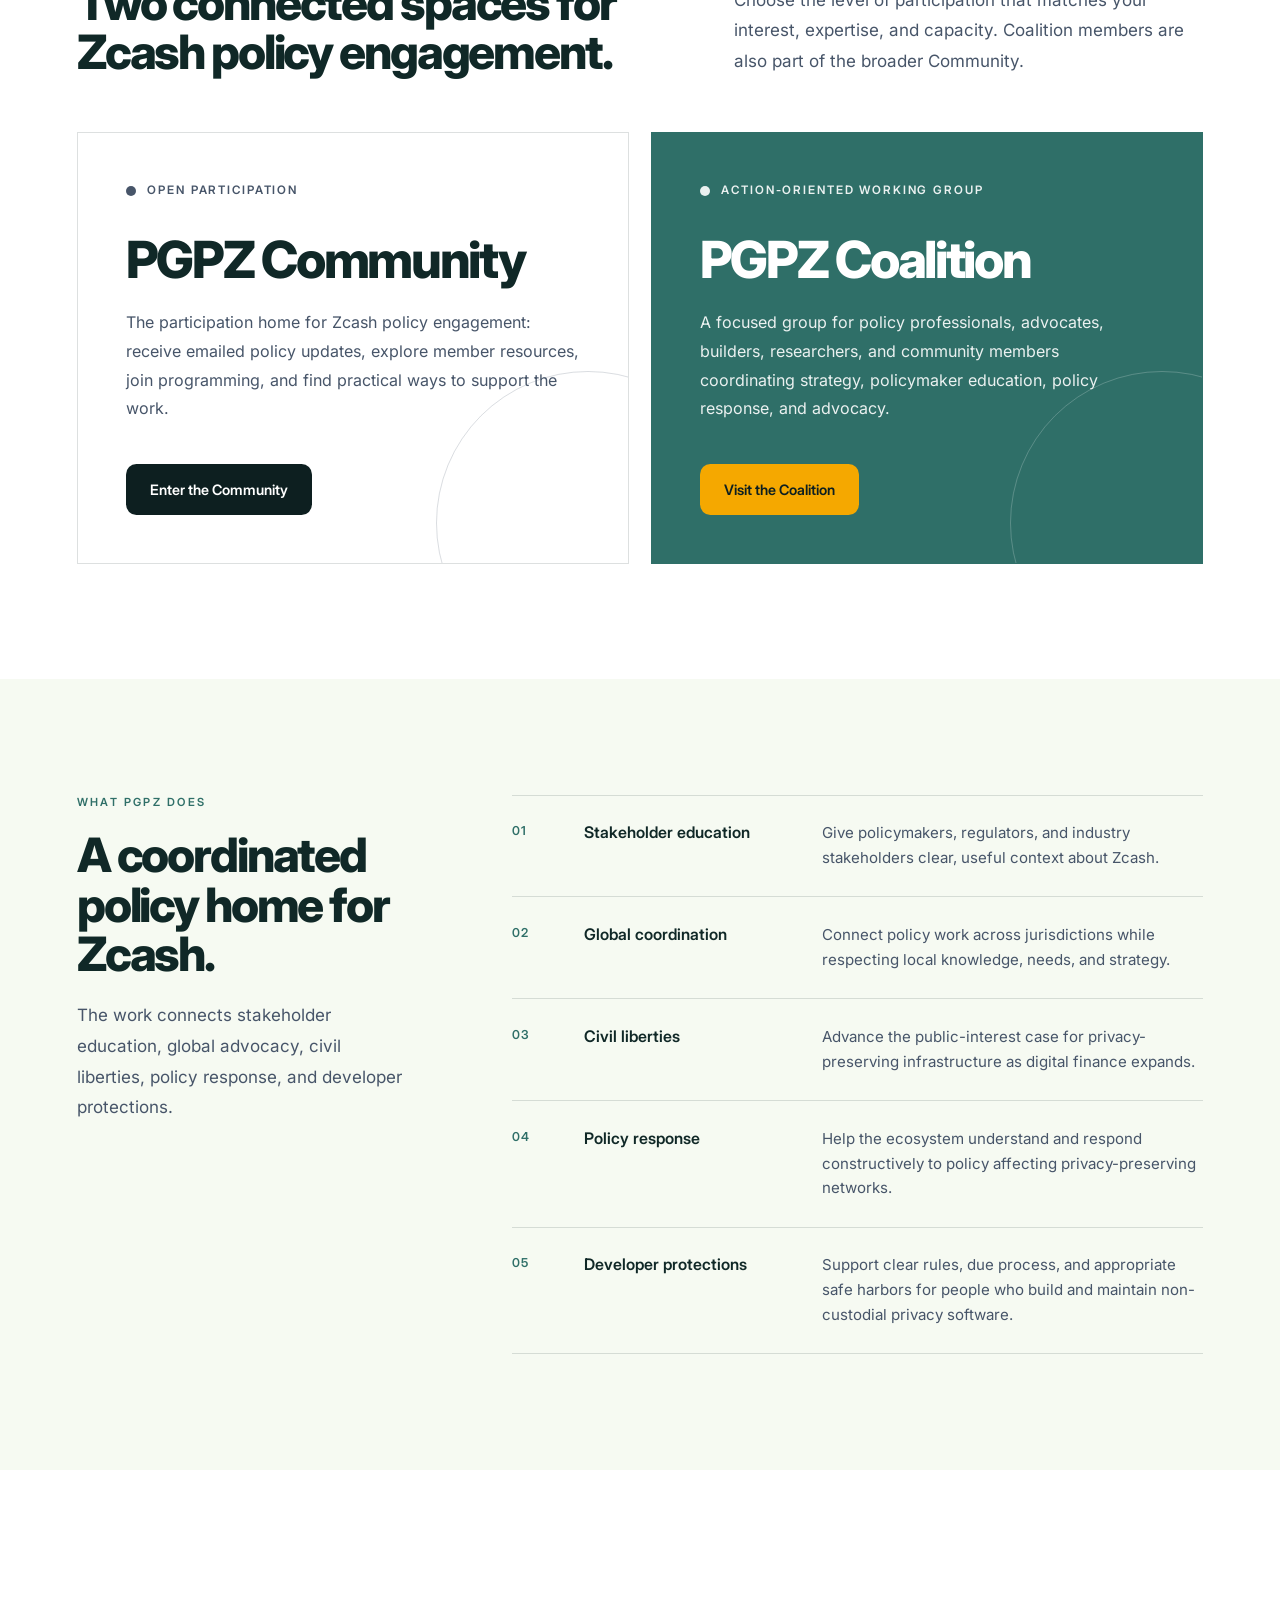
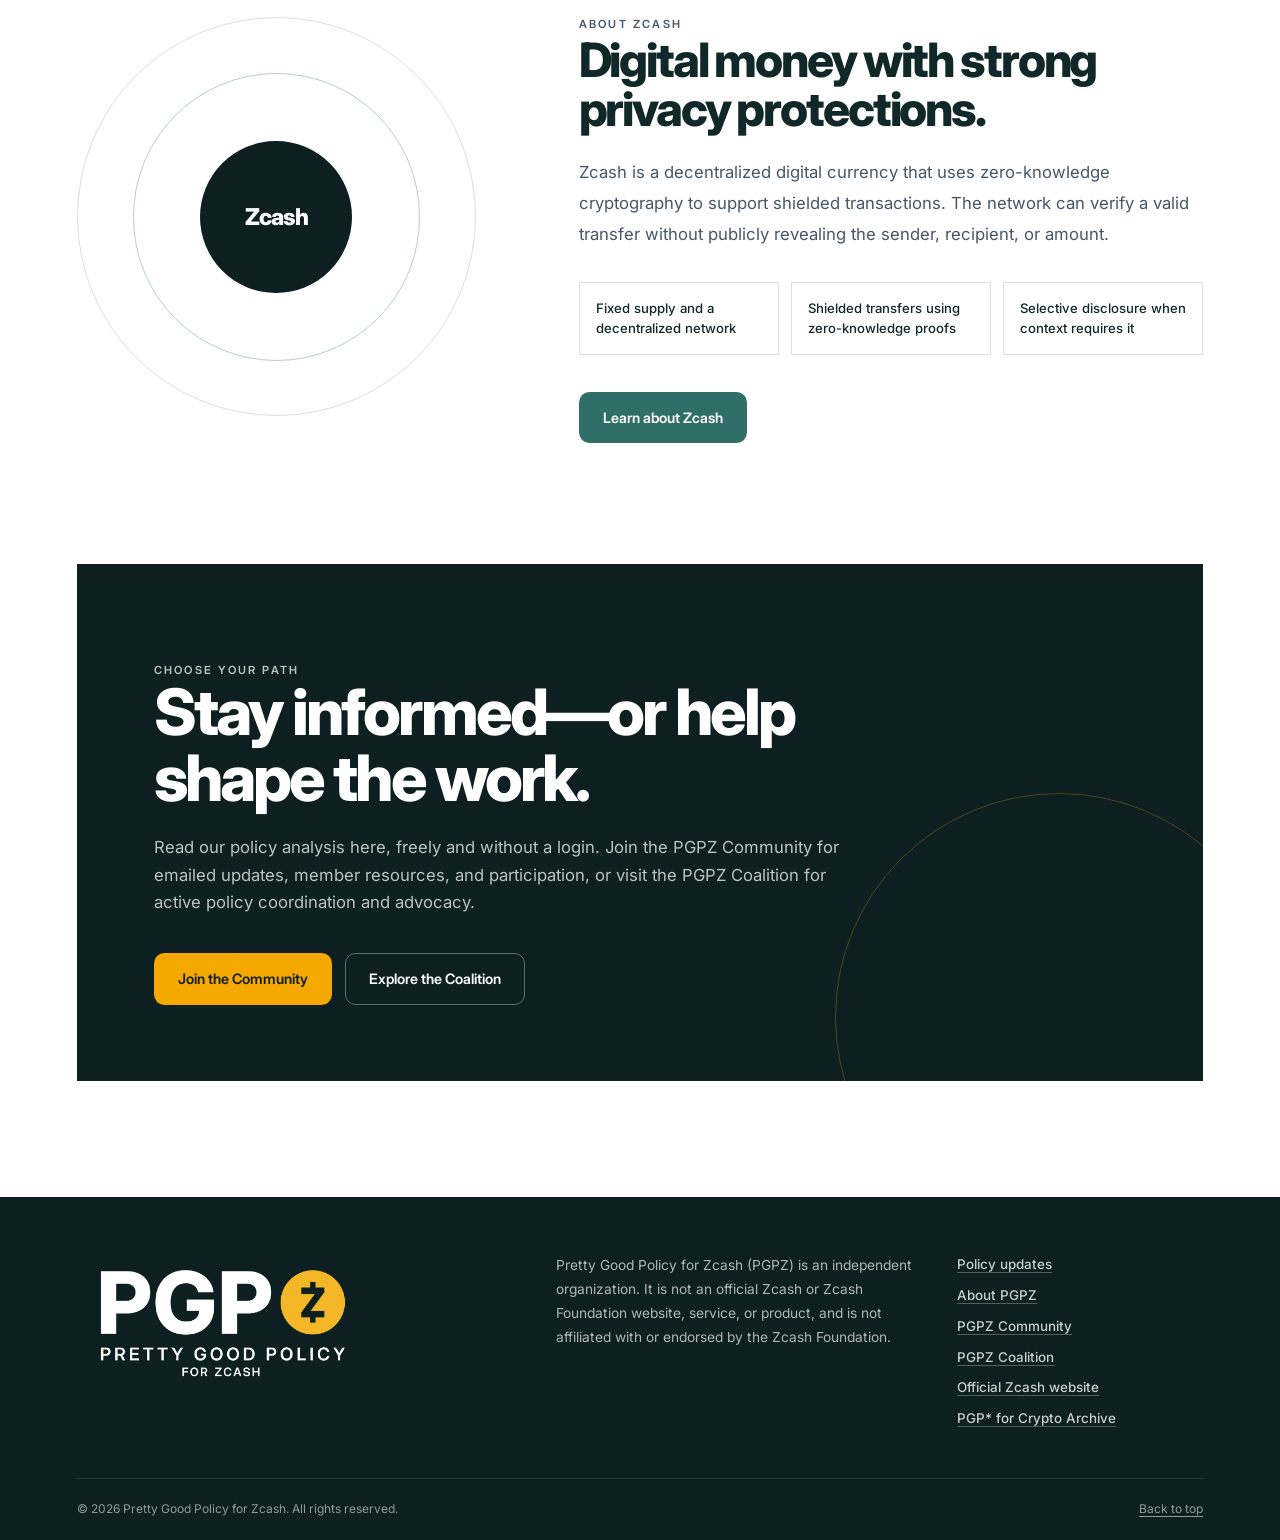
==== commit f70a46fa: "Lead the public PGPZ homepage with open policy analysis" ====
--- a/index.html
+++ b/index.html
@@ -3,14 +3,14 @@
 <head>
   <meta charset="utf-8">
   <meta name="viewport" content="width=device-width, initial-scale=1">
-  <meta name="description" content="Pretty Good Policy for Zcash (PGPZ) is an independent policy organization advancing practical understanding, coordination, and advocacy for Zcash and financial privacy.">
+  <meta name="description" content="Read Weekly Policy Memos and Special Updates from Pretty Good Policy for Zcash (PGPZ). Independent analysis of policy affecting Zcash and financial privacy, freely available to everyone.">
   <meta name="theme-color" content="#0D1F20">
   <meta name="robots" content="index, follow">
   <link rel="canonical" href="https://pgpz.org/">
   <link rel="icon" href="/assets/images/pgpz-favicon.png" type="image/png">
   <link rel="apple-touch-icon" href="/assets/images/pgpz-favicon.png">
   <link rel="alternate icon" href="/favicon.ico">
-  <link rel="stylesheet" href="/assets/css/site.css">
+  <link rel="stylesheet" href="/assets/css/site.css?v=20261013-public-policy">
   <meta property="og:type" content="website">
   <meta property="og:site_name" content="Pretty Good Policy for Zcash">
   <meta property="og:title" content="Pretty Good Policy for Zcash | PGPZ">
@@ -40,7 +40,7 @@
   }
   </script>
 </head>
-<body>
+<body class="policy-home">
   <a class="skip-link" href="#main-content">Skip to main content</a>
 
   <header class="site-header">
@@ -58,58 +58,85 @@
 
       <nav class="site-nav" id="primary-navigation" aria-label="Primary navigation">
         <ul class="site-nav__links">
+          <li><a class="site-nav__current" href="/updates">Policy updates</a></li>
           <li><a href="#about">About</a></li>
-          <li><a href="#privacy">Privacy</a></li>
-          <li><a href="#pgpz-network">Network</a></li>
-          <li><a href="#priorities">Priorities</a></li>
-          <li><a class="site-nav__cta" href="https://community.pgpz.org/">Community</a></li>
+          <li><a href="https://community.pgpz.org/">Community</a></li>
+          <li><a href="https://coalition.pgpz.org/">Coalition</a></li>
         </ul>
       </nav>
     </div>
   </header>
 
   <main id="main-content">
-    <section class="hero" aria-labelledby="hero-title">
-      <img class="hero__motif" src="/assets/brand/pgpz-circle-motif-on-dark-2400w.png" width="2400" height="1350" alt="">
-      <div class="hero__inner shell">
-        <div class="hero__copy">
+    <section class="policy-hero" aria-labelledby="hero-title">
+      <div class="policy-hero__art" aria-hidden="true">
+        <img class="policy-hero__motif" src="/assets/brand/pgpz-circle-motif-on-dark-2400w.png" width="2400" height="1350" alt="">
+      </div>
+      <div class="policy-hero__inner shell">
+        <div class="policy-hero__copy">
           <p class="eyebrow eyebrow--light">Independent policy work for Zcash</p>
-          <h1 id="hero-title">Policy built for privacy, participation, and practical outcomes.</h1>
-          <p class="hero__lede">
-            Pretty Good Policy for Zcash (PGPZ) helps policymakers, regulators, industry stakeholders, and ecosystem participants understand Zcash and advance workable policy that protects financial privacy.
-          </p>
+          <h1 id="hero-title">Practical policy.<br>Financial privacy.</h1>
+          <p class="policy-hero__lede">Pretty Good Policy for Zcash (PGPZ) helps policymakers, regulators, industry stakeholders, and the public understand Zcash and advance workable policy that protects financial privacy.</p>
           <div class="button-row">
-            <a class="button button--gold" href="https://community.pgpz.org/">Explore the Community</a>
-            <a class="button button--outline" href="https://coalition.pgpz.org/">Visit the Coalition</a>
-          </div>
-        </div>
-
-        <div class="hero__system" aria-hidden="true">
-          <span class="orbit orbit--one"></span>
-          <span class="orbit orbit--two"></span>
-          <span class="orbit orbit--three"></span>
-          <span class="orbit__core">PGPZ</span>
-          <span class="orbit__label orbit__label--one">Understand</span>
-          <span class="orbit__label orbit__label--two">Convene</span>
-          <span class="orbit__label orbit__label--three">Advocate</span>
-        </div>
-      </div>
-    </section>
-
-    <section class="principles" aria-label="How PGPZ works">
-      <div class="principles__inner shell">
-        <div class="principle">
-          <span class="principle__number">01</span>
-          <span><strong>Clear</strong><span>Make complex policy and technology understandable.</span></span>
-        </div>
-        <div class="principle">
-          <span class="principle__number">02</span>
-          <span><strong>Credible</strong><span>Ground engagement in evidence and practical consequences.</span></span>
-        </div>
-        <div class="principle">
-          <span class="principle__number">03</span>
-          <span><strong>Pragmatic</strong><span>Focus on workable outcomes for privacy and participation.</span></span>
-        </div>
+            <a class="button button--gold" data-latest-link href="/updates"><span data-link-label>Browse policy updates</span><img class="icon" src="/assets/icons/bootstrap/arrow-right.svg" width="20" height="20" alt=""></a>
+            <a class="text-link text-link--light" href="#about">Learn about our work<img class="icon" src="/assets/icons/bootstrap/arrow-right.svg" width="20" height="20" alt=""></a>
+          </div>
+          <ul class="policy-hero__principles" aria-label="How PGPZ works">
+            <li>Clearer policy</li>
+            <li>Broader understanding</li>
+            <li>Practical outcomes</li>
+          </ul>
+        </div>
+
+        <article class="featured-memo" aria-labelledby="featured-memo-title" data-featured-memo>
+          <p class="featured-memo__date" data-featured-date hidden></p>
+          <p class="eyebrow" data-featured-category>This week in policy</p>
+          <h2 id="featured-memo-title" data-featured-title>Weekly Policy Memo</h2>
+          <p class="featured-memo__summary" data-featured-summary>Clear analysis of the policy developments that matter for Zcash and financial privacy. Read our weekly memos and Special Updates in the public archive.</p>
+          <div class="featured-memo__actions">
+            <a class="button button--gold" data-featured-link href="/updates"><span data-link-label>Explore the archive</span><img class="icon" src="/assets/icons/bootstrap/arrow-right.svg" width="20" height="20" alt=""></a>
+            <a class="pdf-link" data-featured-pdf hidden><img class="icon" src="/assets/icons/bootstrap/file-earmark-text.svg" width="18" height="18" alt="">Download PDF</a>
+          </div>
+        </article>
+      </div>
+    </section>
+
+    <section class="policy-analysis" id="policy-updates" aria-labelledby="policy-analysis-title">
+      <div class="shell">
+        <div class="policy-analysis__heading">
+          <div>
+            <p class="eyebrow">Policy updates</p>
+            <h2 id="policy-analysis-title">More policy analysis</h2>
+          </div>
+          <p>Weekly Policy Memos and Special Updates provide clear analysis of the policy developments that matter for Zcash and financial privacy. Freely available to everyone.</p>
+        </div>
+        <div class="policy-analysis__list" data-policy-list></div>
+        <div class="policy-feed-state">
+          <p data-feed-status role="status" aria-live="polite">Explore our latest Weekly Policy Memos and Special Updates in the full archive.</p>
+          <button class="text-link policy-retry" data-feed-retry type="button" hidden>Try again</button>
+        </div>
+        <a class="text-link policy-analysis__archive" href="/updates">View the full archive<img class="icon" src="/assets/icons/bootstrap/arrow-right.svg" width="20" height="20" alt=""></a>
+      </div>
+    </section>
+
+    <section class="participation" aria-labelledby="participation-title">
+      <div class="participation__inner shell">
+        <div>
+          <p class="eyebrow">Get involved</p>
+          <h2 id="participation-title">Two ways<br>to participate</h2>
+        </div>
+        <article class="participation__option">
+          <img class="participation__icon" src="/assets/icons/bootstrap/book.svg" width="48" height="48" alt="">
+          <h3>Read our work</h3>
+          <p>All weekly memos, Special Updates, and our full policy archive are freely available to everyone.</p>
+          <a class="text-link" href="/updates">Browse policy updates<img class="icon" src="/assets/icons/bootstrap/arrow-right.svg" width="20" height="20" alt=""></a>
+        </article>
+        <article class="participation__option">
+          <img class="participation__icon" src="/assets/icons/bootstrap/people.svg" width="48" height="48" alt="">
+          <h3>Join the Community</h3>
+          <p>Get emailed updates, access additional resources, and take part in policy programming with a focused community.</p>
+          <a class="button button--gold" href="https://community.pgpz.org/">Join the Community<img class="icon" src="/assets/icons/bootstrap/arrow-right.svg" width="20" height="20" alt=""></a>
+        </article>
       </div>
     </section>
 
@@ -152,18 +179,20 @@
                 <h3 id="team-title">Executive leadership</h3>
               </header>
 
-              <article class="profile-card profile-card--featured">
-                <img src="/assets/images/people/divij-pandya.webp" width="750" height="750" loading="lazy" decoding="async" alt="Divij Pandya">
-                <div class="profile-card__body">
-                  <p class="profile-card__role">Executive Director</p>
-                  <h4>Divij Pandya</h4>
-                  <div class="profile-card__bio">
-                    <p>Divij Pandya is an attorney and government affairs professional with substantive experience providing policy and regulatory advising to fintech and financial institutions.</p>
-                    <p>Div’s extensive experience in blockchain and digital asset policy was honed at the Chamber of Digital Commerce (now “The Digital Chamber”), where he helped build the policy department, and FS Vector, where he co-led the digital assets advocacy practice.</p>
-                    <p>Div is a proud graduate of Rutgers, the State University of New Jersey, where he earned his BA in economics, and Rutgers School of Law-Newark.</p>
-                  </div>
-                </div>
-              </article>
+              <div class="profile-grid profile-grid--team">
+                <article class="profile-card profile-card--team-lead">
+                  <img src="/assets/images/people/divij-pandya.webp" width="750" height="750" loading="lazy" decoding="async" alt="Divij Pandya">
+                  <div class="profile-card__body">
+                    <p class="profile-card__role">Executive Director</p>
+                    <h4>Divij Pandya</h4>
+                    <div class="profile-card__visible-bio">
+                      <p>Divij Pandya is an attorney and government affairs professional with substantive experience providing policy and regulatory advising to fintech and financial institutions.</p>
+                      <p>Div’s extensive experience in blockchain and digital asset policy was honed at the Chamber of Digital Commerce (now “The Digital Chamber”), where he helped build the policy department, and FS Vector, where he co-led the digital assets advocacy practice.</p>
+                      <p>Div is a proud graduate of Rutgers, the State University of New Jersey, where he earned his BA in economics, and Rutgers School of Law-Newark.</p>
+                    </div>
+                  </div>
+                </article>
+              </div>
             </section>
 
             <section class="people-group people-group--board" aria-labelledby="board-title">
@@ -172,13 +201,23 @@
                 <h3 id="board-title">Board of Directors</h3>
               </header>
 
-              <div class="profile-grid">
-                <article class="profile-card profile-card--featured profile-card--chairman">
+              <div class="profile-grid profile-grid--board">
+                <article class="profile-card">
                   <img src="/assets/images/people/paul-brigner.jpg" width="800" height="800" loading="lazy" decoding="async" alt="Paul Brigner">
                   <div class="profile-card__body">
                     <p class="profile-card__role">Chairman</p>
                     <h4>Paul Brigner</h4>
-                    <div class="profile-card__bio">
+                  </div>
+                  <button class="profile-bio-button" type="button" popovertarget="paul-bio">Read bio</button>
+                  <div class="profile-popover" id="paul-bio" popover role="dialog" aria-labelledby="paul-bio-title">
+                    <div class="profile-popover__header">
+                      <div>
+                        <p class="profile-popover__role">Chairman</p>
+                        <h5 id="paul-bio-title">Paul Brigner</h5>
+                      </div>
+                      <button class="profile-popover__close" type="button" popovertarget="paul-bio" popovertargetaction="hide" aria-label="Close Paul Brigner’s bio">&times;</button>
+                    </div>
+                    <div class="profile-popover__content">
                       <p>Paul Brigner is the Founder of Pretty Good Policy for Zcash, Chief Policy &amp; Regulatory Officer at Zcash Open Development Lab (Zodl), member of the Zcash Community Grants Committee, and Adjunct Faculty of FinTech at Georgetown University. He is a technology policy executive, former software developer, attorney, and U.S. Army veteran with experience spanning software engineering, internet governance, cryptocurrency policy, financial privacy, and public advocacy. His career has included senior roles at Verizon, Internet Society, the Motion Picture Association, the Chamber of Digital Commerce, Coinbase Institute, Electric Coin Co., Bootstrap, and Zodl. Through PGP* and the DC Privacy Summit, he convenes policymakers, builders, researchers, advocates, and industry leaders to advance discussion of crypto policy, privacy-preserving technologies, digital rights, and open financial systems. His work focuses on Zcash, financial privacy, and the future of digital cash.</p>
                     </div>
                   </div>
@@ -189,9 +228,18 @@
                   <div class="profile-card__body">
                     <p class="profile-card__role">Director</p>
                     <h4>Michele Korver</h4>
-                    <div class="profile-card__bio">
-                      <p>Michele Korver is the Head of Regulatory at a16z crypto where she helps a16z's portfolio companies to navigate the regulatory landscape and works to educate and liaise with government agencies and policymakers.</p>
-                      <p>She joined a16z crypto after more than 25 years in government and law enforcement. Michele started her career as a Special Agent in the U.S. Secret Service, where she investigated financial crimes, before serving as a federal prosecutor for over a decade in the Miami, Florida, and Denver, Colorado, United States Attorney’s Offices. Specializing in money laundering and transnational organized crime, Michele advanced to become one of the foremost federal prosecutors in crypto. In 2017, she debuted the role of Digital Currency Counsel, the U.S. Department of Justice’s first dedicated subject matter expert in cryptocurrency-related prosecutions and forfeitures, creating and managing the Criminal Division’s Digital Currency Initiative. Following her time at the DOJ, she served as Chief Digital Currency Advisor at the Department of the Treasury’s Financial Crimes Enforcement Network (FinCEN), advising the Director on digital asset-related matters across the bureau’s divisions, while advancing FinCEN’s leadership role within the space.</p>
+                  </div>
+                  <button class="profile-bio-button" type="button" popovertarget="michele-bio">Read bio</button>
+                  <div class="profile-popover" id="michele-bio" popover role="dialog" aria-labelledby="michele-bio-title">
+                    <div class="profile-popover__header">
+                      <div>
+                        <p class="profile-popover__role">Director</p>
+                        <h5 id="michele-bio-title">Michele Korver</h5>
+                      </div>
+                      <button class="profile-popover__close" type="button" popovertarget="michele-bio" popovertargetaction="hide" aria-label="Close Michele Korver’s bio">&times;</button>
+                    </div>
+                    <div class="profile-popover__content">
+                      <p>Michele Korver is the Head of Regulatory at a16z crypto where she helps a16z's portfolio companies navigate the fast-developing global regulatory landscape. She joined a16z crypto after more than 25 years in government, serving as a U.S. District Court law clerk, and a federal prosecutor in the Miami, Florida, and Denver, Colorado, United States Attorney’s Offices. In 2017, she debuted the role of Digital Currency Counsel, the U.S. Department of Justice’s first dedicated subject matter expert in cryptocurrency-related prosecutions and forfeitures. Following her time at the DOJ, she served as Chief Digital Currency Advisor at the Department of the Treasury’s Financial Crimes Enforcement Network (FinCEN), advising the Director on digital asset-related matters across the bureau’s divisions.</p>
                     </div>
                   </div>
                 </article>
@@ -201,7 +249,17 @@
                   <div class="profile-card__body">
                     <p class="profile-card__role">Director</p>
                     <h4>Dan Spuller</h4>
-                    <div class="profile-card__bio">
+                  </div>
+                  <button class="profile-bio-button" type="button" popovertarget="dan-bio">Read bio</button>
+                  <div class="profile-popover" id="dan-bio" popover role="dialog" aria-labelledby="dan-bio-title">
+                    <div class="profile-popover__header">
+                      <div>
+                        <p class="profile-popover__role">Director</p>
+                        <h5 id="dan-bio-title">Dan Spuller</h5>
+                      </div>
+                      <button class="profile-popover__close" type="button" popovertarget="dan-bio" popovertargetaction="hide" aria-label="Close Dan Spuller’s bio">&times;</button>
+                    </div>
+                    <div class="profile-popover__content">
                       <p>Dan represents Blockchain Association as Executive Vice President of Industry Affairs. Since 2012, Dan has been an advocate of decentralized digital assets, bitcoin, and blockchain technology. From 2016-2020, Dan led membership growth at the Chamber of Digital Commerce, and in 2019 was appointed Co-Chair of the North Carolina Blockchain Initiative by the state’s Lieutenant Governor. He previously worked for North Carolina’s Department of Commerce and successfully drove a multi-stakeholder campaign leading to the passage of the NC Money Transmitters Act of 2016.</p>
                     </div>
                   </div>
@@ -212,7 +270,17 @@
                   <div class="profile-card__body">
                     <p class="profile-card__role">Director</p>
                     <h4>Julie Stitzel</h4>
-                    <div class="profile-card__bio">
+                  </div>
+                  <button class="profile-bio-button" type="button" popovertarget="julie-bio">Read bio</button>
+                  <div class="profile-popover" id="julie-bio" popover role="dialog" aria-labelledby="julie-bio-title">
+                    <div class="profile-popover__header">
+                      <div>
+                        <p class="profile-popover__role">Director</p>
+                        <h5 id="julie-bio-title">Julie Stitzel</h5>
+                      </div>
+                      <button class="profile-popover__close" type="button" popovertarget="julie-bio" popovertargetaction="hide" aria-label="Close Julie Stitzel’s bio">&times;</button>
+                    </div>
+                    <div class="profile-popover__content">
                       <p>Julie Stitzel is Vice President of Policy for Digital Currency Group (DCG), the most active investor in the blockchain sector with a mission to accelerate the development of a better financial system through the proliferation of digital assets and blockchain technology. In this role, Julie advances global policy and regulatory strategy across digital assets for DCG, its subsidiaries, and its portfolio companies.</p>
                       <p>Julie joined DCG in 2022 from Block, where she led bitcoin and crypto policy efforts as Head of Bitcoin Policy for Cash App. Prior to Block, Julie was Vice President of the U.S. Chamber of Commerce’s Center for Capital Markets Competitiveness, leading the team’s efforts on digital assets, fintech, consumer finance, and access to capital for minority-owned businesses.</p>
                     </div>
@@ -224,7 +292,17 @@
                   <div class="profile-card__body">
                     <p class="profile-card__role">Director</p>
                     <h4>J.W. Verret</h4>
-                    <div class="profile-card__bio">
+                  </div>
+                  <button class="profile-bio-button" type="button" popovertarget="jw-bio">Read bio</button>
+                  <div class="profile-popover" id="jw-bio" popover role="dialog" aria-labelledby="jw-bio-title">
+                    <div class="profile-popover__header">
+                      <div>
+                        <p class="profile-popover__role">Director</p>
+                        <h5 id="jw-bio-title">J.W. Verret</h5>
+                      </div>
+                      <button class="profile-popover__close" type="button" popovertarget="jw-bio" popovertargetaction="hide" aria-label="Close J.W. Verret’s bio">&times;</button>
+                    </div>
+                    <div class="profile-popover__content">
                       <p>J.W. Verret is an Associate Professor at the Antonin Scalia Law School at George Mason University, where he teaches banking, securities, and corporation law. He also serves as a Director of the Zcash Foundation.</p>
                     </div>
                   </div>
@@ -281,7 +359,7 @@
             <p class="program-card__label">Open participation</p>
             <h3>PGPZ Community</h3>
             <p>
-              The broader home for Zcash policy awareness, public updates, educational resources, programming, and practical ways to follow and support policy engagement.
+              The participation home for Zcash policy engagement: receive emailed policy updates, explore member resources, join programming, and find practical ways to support the work.
             </p>
             <a class="button button--dark" href="https://community.pgpz.org/">Enter the Community</a>
           </article>
@@ -368,7 +446,7 @@
         <p class="eyebrow eyebrow--light">Choose your path</p>
         <h2 id="engage-title">Stay informed—or help shape the work.</h2>
         <p>
-          Join the PGPZ Community for updates, resources, and public participation. Visit the PGPZ Coalition if you are ready for active policy coordination and advocacy.
+          Read our policy analysis here, freely and without a login. Join the PGPZ Community for emailed updates, member resources, and participation, or visit the PGPZ Coalition for active policy coordination and advocacy.
         </p>
         <div class="button-row">
           <a class="button button--gold" href="https://community.pgpz.org/">Join the Community</a>
@@ -390,6 +468,8 @@
           Pretty Good Policy for Zcash (PGPZ) is an independent organization. It is not an official Zcash or Zcash Foundation website, service, or product, and is not affiliated with or endorsed by the Zcash Foundation.
         </p>
         <nav class="site-footer__links" aria-label="Footer navigation">
+          <a href="/updates">Policy updates</a>
+          <a href="#about">About PGPZ</a>
           <a href="https://community.pgpz.org/">PGPZ Community</a>
           <a href="https://coalition.pgpz.org/">PGPZ Coalition</a>
           <a href="https://z.cash/">Official Zcash website</a>
@@ -404,5 +484,6 @@
   </footer>
 
   <script src="/assets/js/site.js" defer></script>
+  <script type="module" src="/assets/js/policy-updates.mjs?v=20261013-public-policy"></script>
 </body>
 </html>
--- a/assets/css/site.css
+++ b/assets/css/site.css
@@ -762,41 +762,53 @@
 
 .profile-grid {
   display: grid;
-  gap: 1.25rem;
-  grid-template-columns: repeat(2, minmax(0, 1fr));
+  align-items: start;
+  gap: 1rem;
+}
+
+.profile-grid--team {
+  grid-template-columns: 1fr;
+}
+
+.profile-grid--board {
+  grid-template-columns: repeat(5, minmax(0, 1fr));
 }
 
 .profile-card {
-  display: grid;
-  align-content: start;
-  gap: 1.5rem;
-  padding: clamp(1.25rem, 2.5vw, 2rem);
+  display: flex;
+  min-width: 0;
+  align-items: center;
+  flex-direction: column;
+  padding: 1.25rem 1rem 0;
   border: 1px solid var(--border);
   background: var(--pgpz-paper);
-  grid-template-columns: 8.5rem minmax(0, 1fr);
-}
-
-.profile-card--featured {
+}
+
+.profile-card--team-lead {
+  display: grid;
+  align-items: start;
   gap: clamp(1.75rem, 4vw, 3.25rem);
   grid-template-columns: minmax(11rem, 14rem) minmax(0, 1fr);
   padding: clamp(1.5rem, 3.5vw, 2.75rem);
 }
 
-.profile-card--chairman {
-  grid-column: 1 / -1;
-}
-
 .profile-card img {
-  width: 100%;
+  width: min(100%, 8.5rem);
   height: auto;
-  align-self: start;
   aspect-ratio: 1;
   border-radius: 50%;
   object-fit: cover;
 }
 
+.profile-card--team-lead img {
+  width: 100%;
+}
+
 .profile-card__body {
+  width: 100%;
   min-width: 0;
+  margin-top: 1.1rem;
+  text-align: center;
 }
 
 .profile-card__role {
@@ -810,25 +822,149 @@
 
 .profile-card h4 {
   margin: 0;
-  font-size: clamp(1.45rem, 2.6vw, 2.1rem);
+  font-size: clamp(1.1rem, 1.6vw, 1.4rem);
   font-weight: 800;
   letter-spacing: -0.035em;
   line-height: 1.12;
 }
 
-.profile-card__bio {
-  margin-top: 1rem;
-}
-
-.profile-card__bio p {
+.profile-card--team-lead .profile-card__body {
+  margin-top: 0;
+  text-align: left;
+}
+
+.profile-card--team-lead h4 {
+  font-size: clamp(1.65rem, 3vw, 2.25rem);
+}
+
+.profile-card__visible-bio {
+  margin-top: 1.15rem;
+}
+
+.profile-card__visible-bio p {
   margin: 0;
   color: var(--pgpz-slate);
-  font-size: 0.92rem;
+  font-size: 0.94rem;
   line-height: 1.75;
 }
 
-.profile-card__bio p + p {
+.profile-card__visible-bio p + p {
   margin-top: 0.85rem;
+}
+
+.profile-bio-button {
+  width: calc(100% + 2rem);
+  margin-top: auto;
+  display: flex;
+  min-height: 2.9rem;
+  align-items: center;
+  justify-content: center;
+  gap: 0.45rem;
+  padding: 0.7rem 1rem;
+  border: 0;
+  border-top: 1px solid var(--border);
+  background: transparent;
+  color: var(--pgpz-coalition);
+  cursor: pointer;
+  font-family: inherit;
+  font-size: 0.68rem;
+  font-weight: 600;
+  letter-spacing: 0.12em;
+  text-transform: uppercase;
+}
+
+.profile-bio-button::after {
+  width: 0.38rem;
+  height: 0.38rem;
+  border-right: 1.5px solid currentColor;
+  border-bottom: 1.5px solid currentColor;
+  content: "";
+  transform: translateY(-0.12rem) rotate(45deg);
+}
+
+.profile-bio-button:hover {
+  background: rgba(47, 111, 104, 0.07);
+}
+
+.profile-popover {
+  width: min(calc(100% - 2rem), 46rem);
+  max-height: min(82vh, 46rem);
+  margin: auto;
+  overflow: auto;
+  padding: 0;
+  border: 1px solid rgba(255, 255, 255, 0.16);
+  background: var(--pgpz-white);
+  color: var(--pgpz-ink);
+  box-shadow: 0 34px 100px rgba(13, 31, 32, 0.35);
+}
+
+.profile-popover::backdrop {
+  background: rgba(13, 31, 32, 0.72);
+  backdrop-filter: blur(5px);
+}
+
+.profile-popover__header {
+  display: flex;
+  align-items: center;
+  justify-content: space-between;
+  gap: 1.5rem;
+  padding: clamp(1.4rem, 4vw, 2.25rem);
+  background: var(--pgpz-evergreen);
+  color: var(--pgpz-white);
+}
+
+.profile-popover__role {
+  margin: 0 0 0.35rem;
+  color: var(--pgpz-gold);
+  font-size: 0.68rem;
+  font-weight: 600;
+  letter-spacing: 0.15em;
+  text-transform: uppercase;
+}
+
+.profile-popover h5 {
+  margin: 0;
+  font-size: clamp(1.7rem, 4vw, 2.5rem);
+  font-weight: 800;
+  letter-spacing: -0.04em;
+  line-height: 1.1;
+}
+
+.profile-popover__close {
+  display: grid;
+  width: 2.75rem;
+  aspect-ratio: 1;
+  flex: 0 0 auto;
+  place-items: center;
+  border: 1px solid rgba(255, 255, 255, 0.34);
+  border-radius: 50%;
+  background: transparent;
+  color: var(--pgpz-white);
+  cursor: pointer;
+  font: inherit;
+  font-size: 1.5rem;
+  line-height: 1;
+}
+
+.profile-popover__close:hover {
+  border-color: var(--pgpz-white);
+  background: rgba(255, 255, 255, 0.08);
+}
+
+.profile-popover__content {
+  padding: clamp(1.5rem, 4vw, 2.5rem);
+  text-align: left;
+}
+
+.profile-popover__content p {
+  margin: 0;
+  color: var(--pgpz-slate);
+  font-size: 0.96rem;
+  line-height: 1.8;
+}
+
+.profile-popover__content p + p {
+  margin-top: 1rem;
 }
 
 .privacy-grid {
@@ -1325,13 +1461,10 @@
     min-height: 23rem;
   }
 
-  .profile-grid {
-    grid-template-columns: 1fr;
-  }
-
-  .profile-card--chairman {
-    grid-column: auto;
-  }
+  .profile-grid--board {
+    grid-template-columns: repeat(3, minmax(0, 1fr));
+  }
+
 }
 
 @media (max-width: 760px) {
@@ -1437,11 +1570,26 @@
     grid-template-columns: 1fr;
   }
 
-  .profile-card,
-  .profile-card--featured {
-    gap: 1.25rem;
-    grid-template-columns: 7.5rem minmax(0, 1fr);
-    padding: 1.25rem;
+  .profile-grid--board {
+    grid-template-columns: repeat(2, minmax(0, 1fr));
+  }
+
+  .profile-card--team-lead {
+    justify-items: center;
+    grid-template-columns: 1fr;
+  }
+
+  .profile-card--team-lead img {
+    width: 8.5rem;
+  }
+
+  .profile-card--team-lead .profile-card__body {
+    margin-top: 0;
+    text-align: center;
+  }
+
+  .profile-card__visible-bio {
+    text-align: left;
   }
 
   .program-card {
@@ -1504,13 +1652,8 @@
     padding-inline: 1rem;
   }
 
-  .profile-card,
-  .profile-card--featured {
-    grid-template-columns: 1fr;
-  }
-
   .profile-card img {
-    width: 8.5rem;
+    width: min(100%, 6.75rem);
   }
 
   .hero__system {
@@ -1551,3 +1694,598 @@
     transition-duration: 0.01ms !important;
   }
 }
+
+/* Public policy homepage: the selected split-hero composition. */
+.policy-home .shell {
+  width: min(calc(100% - clamp(2.5rem, 12vw, 10rem)), var(--max-width));
+}
+
+.policy-home .site-header {
+  border-bottom: 0;
+  background: var(--pgpz-evergreen);
+  backdrop-filter: none;
+}
+
+.policy-home .site-header__inner {
+  min-height: 6.9rem;
+}
+
+.policy-home .site-header .brand-signature {
+  width: 10.75rem;
+}
+
+.policy-home .site-nav__links {
+  gap: clamp(1.5rem, 3.5vw, 3.25rem);
+}
+
+.policy-home .site-nav a {
+  color: var(--pgpz-white);
+  font-size: 0.875rem;
+  letter-spacing: 0;
+  text-transform: none;
+}
+
+.policy-home .site-nav__current {
+  padding-block: 0.6rem;
+  border-bottom: 2px solid var(--pgpz-gold);
+}
+
+.policy-home .eyebrow {
+  font-size: 0.7rem;
+  letter-spacing: 0.2em;
+}
+
+.policy-home .eyebrow::before,
+.policy-home .button::after {
+  content: none;
+}
+
+.policy-home .button {
+  gap: 1rem;
+  border-radius: 0.65rem;
+  padding: 0.95rem 1.45rem;
+  font-size: 0.9rem;
+  letter-spacing: 0;
+  text-transform: none;
+}
+
+.icon {
+  width: 1.15rem;
+  height: 1.15rem;
+  flex: 0 0 auto;
+}
+
+.text-link {
+  display: inline-flex;
+  align-items: center;
+  gap: 0.9rem;
+  color: var(--pgpz-ink);
+  font-size: 0.94rem;
+  font-weight: 500;
+  line-height: 1.4;
+  text-decoration-thickness: 1px;
+  text-underline-offset: 0.2em;
+}
+
+.text-link:hover {
+  color: var(--pgpz-coalition);
+}
+
+.text-link--light,
+.text-link--light:hover {
+  color: var(--pgpz-white);
+}
+
+.text-link--light .icon {
+  filter: invert(1);
+}
+
+.policy-hero {
+  position: relative;
+  isolation: isolate;
+  overflow: hidden;
+  background: var(--pgpz-evergreen);
+  color: var(--pgpz-white);
+}
+
+.policy-hero__art {
+  position: absolute;
+  z-index: -1;
+  inset: 0 0 0 48%;
+  overflow: hidden;
+  pointer-events: none;
+}
+
+.policy-hero__motif {
+  position: absolute;
+  top: 50%;
+  right: -40rem;
+  width: 300rem;
+  max-width: none;
+  height: auto;
+  opacity: 0.1;
+  transform: translateY(-50%);
+}
+
+.policy-hero__inner {
+  display: grid;
+  grid-template-columns: minmax(0, 1.2fr) minmax(0, 1fr);
+  align-items: center;
+  gap: clamp(2.5rem, 5vw, 5rem);
+  padding-block: 2.25rem 3rem;
+  min-height: 32rem;
+}
+
+.policy-hero h1 {
+  margin: 1.4rem 0 0;
+  font-size: clamp(3rem, 5.45vw, 4.65rem);
+  font-weight: 800;
+  letter-spacing: -0.055em;
+  line-height: 1.03;
+}
+
+.policy-hero__lede {
+  max-width: 35rem;
+  margin: 1.3rem 0 0;
+  color: #b7c9ce;
+  font-size: clamp(1rem, 1.6vw, 1.19rem);
+  line-height: 1.55;
+}
+
+.policy-hero .button-row {
+  align-items: center;
+  gap: 1.4rem;
+  margin-top: 1.4rem;
+}
+
+.policy-hero__principles {
+  display: flex;
+  flex-wrap: wrap;
+  gap: 0.7rem 1.25rem;
+  margin: 2.65rem 0 0;
+  padding: 0;
+  color: #bfd0d0;
+  font-size: 0.55rem;
+  font-weight: 600;
+  letter-spacing: 0.16em;
+  line-height: 1.5;
+  list-style: none;
+  text-transform: uppercase;
+}
+
+.policy-hero__principles li + li {
+  padding-left: 1.25rem;
+  border-left: 1px solid #718385;
+}
+
+.featured-memo {
+  padding: clamp(1.75rem, 3vw, 2.7rem);
+  border: 1px solid rgba(255, 255, 255, 0.65);
+  border-radius: 0.65rem;
+  background: var(--pgpz-paper);
+  color: var(--pgpz-ink);
+}
+
+.featured-memo__date {
+  margin: 0 0 0.5rem;
+  color: var(--pgpz-coalition);
+  font-size: 0.72rem;
+  font-weight: 500;
+  letter-spacing: 0.1em;
+  text-transform: uppercase;
+}
+
+.featured-memo .eyebrow {
+  margin-bottom: 1.25rem;
+}
+
+.featured-memo h2 {
+  margin: 0;
+  font-size: clamp(1.75rem, 3vw, 2.3rem);
+  font-weight: 800;
+  letter-spacing: -0.045em;
+  line-height: 1.12;
+}
+
+.featured-memo__summary {
+  margin: 1.25rem 0 0;
+  color: var(--pgpz-slate);
+  font-size: 1rem;
+  line-height: 1.5;
+}
+
+.featured-memo__actions {
+  display: flex;
+  flex-wrap: wrap;
+  align-items: center;
+  gap: 1.4rem 1.6rem;
+  margin-top: 1.6rem;
+}
+
+.pdf-link {
+  display: inline-flex;
+  align-items: center;
+  gap: 0.5rem;
+  color: var(--pgpz-slate);
+  font-size: 0.8rem;
+  line-height: 1.4;
+  text-decoration: none;
+}
+
+.pdf-link:hover {
+  text-decoration: underline;
+  text-underline-offset: 0.2em;
+}
+
+.policy-home [hidden] {
+  display: none !important;
+}
+
+.policy-analysis {
+  padding-block: 3.6rem 2.8rem;
+  background: #fafcf8;
+}
+
+.policy-analysis__heading {
+  display: grid;
+  grid-template-columns: 1fr 1fr;
+  align-items: center;
+  gap: 3rem;
+  margin-bottom: 1.5rem;
+}
+
+.policy-analysis__heading .eyebrow {
+  margin-bottom: 0.75rem;
+}
+
+.policy-analysis h2 {
+  margin: 0;
+  font-size: clamp(2rem, 3.7vw, 3rem);
+  font-weight: 800;
+  letter-spacing: -0.045em;
+  line-height: 1.1;
+}
+
+.policy-analysis__heading > p {
+  margin: 0;
+  color: var(--pgpz-slate);
+  font-size: 0.98rem;
+  line-height: 1.55;
+}
+
+.policy-row {
+  display: grid;
+  grid-template-columns: 4.8rem minmax(0, 1fr) 11rem;
+  gap: 2rem;
+  align-items: center;
+  padding: 1.9rem 0;
+  border-top: 1px solid var(--border);
+}
+
+.policy-row:last-child {
+  border-bottom: 1px solid var(--border);
+}
+
+.policy-row__icon {
+  width: 4.8rem;
+  height: 4.8rem;
+  padding: 1.4rem;
+  border-radius: 50%;
+  background: #eaf0e9;
+}
+
+.policy-row__meta {
+  margin: 0 0 0.55rem;
+  color: var(--pgpz-coalition);
+  font-size: 0.67rem;
+  font-weight: 600;
+  letter-spacing: 0.16em;
+  line-height: 1.5;
+  text-transform: uppercase;
+}
+
+.policy-row h3 {
+  margin: 0;
+  font-size: 1.25rem;
+  font-weight: 800;
+  letter-spacing: -0.025em;
+  line-height: 1.25;
+}
+
+.policy-row__summary {
+  max-width: 47rem;
+  margin: 0.5rem 0 0;
+  color: var(--pgpz-slate);
+  font-size: 0.94rem;
+  line-height: 1.45;
+}
+
+.policy-row__actions {
+  display: grid;
+  justify-items: start;
+  gap: 1rem;
+}
+
+.policy-analysis__archive {
+  margin-top: 1.4rem;
+}
+
+.policy-feed-state p {
+  margin: 1.5rem 0 0;
+  color: var(--pgpz-slate);
+}
+
+.policy-retry {
+  margin-top: 0.6rem;
+  padding: 0;
+  border: 0;
+  background: transparent;
+  font-family: inherit;
+  cursor: pointer;
+  text-decoration: underline;
+}
+
+.participation {
+  padding-block: 2.8rem;
+  background: #edf4e9;
+}
+
+.participation__inner {
+  display: grid;
+  grid-template-columns: 1fr 1fr 1.15fr;
+  align-items: start;
+  gap: 3rem;
+}
+
+.participation__inner > div {
+  align-self: center;
+}
+
+.participation .eyebrow {
+  margin-bottom: 0.8rem;
+}
+
+.participation h2 {
+  margin: 0;
+  font-size: clamp(1.9rem, 3.1vw, 2.65rem);
+  font-weight: 800;
+  letter-spacing: -0.045em;
+  line-height: 1.12;
+}
+
+.participation__option + .participation__option {
+  padding-left: 3rem;
+  border-left: 1px solid var(--border);
+}
+
+.participation__icon {
+  width: 3.15rem;
+  height: 3.15rem;
+  padding: 0.85rem;
+  border-radius: 50%;
+  background: #fff;
+}
+
+.participation h3 {
+  margin: 0.75rem 0 0.4rem;
+  font-size: 1.2rem;
+  font-weight: 800;
+  letter-spacing: -0.025em;
+  line-height: 1.3;
+}
+
+.participation p:not(.eyebrow) {
+  margin: 0 0 1.3rem;
+  color: var(--pgpz-slate);
+  font-size: 0.94rem;
+  line-height: 1.45;
+}
+
+.policy-home #about {
+  padding-top: 4.25rem;
+}
+
+.policy-home .section-heading {
+  font-size: clamp(2.1rem, 3.7vw, 3.5rem);
+}
+
+@media (min-width: 901px) and (max-width: 1020px) {
+  .policy-home .nav-toggle {
+    display: none;
+  }
+
+  .policy-home .site-nav {
+    position: static;
+    display: flex;
+    padding: 0;
+    border: 0;
+  }
+
+  .policy-home .site-nav__links {
+    flex-direction: row;
+  }
+}
+
+@media (max-width: 1100px) {
+  .policy-hero__inner {
+    gap: 2rem;
+  }
+
+  .policy-hero .button-row {
+    gap: 1rem;
+  }
+
+  .policy-home .policy-hero .button {
+    padding-inline: 1.1rem;
+  }
+
+  .policy-hero__principles {
+    gap: 0.7rem;
+    letter-spacing: 0.1em;
+    font-size: 0.5rem;
+  }
+
+  .policy-hero__principles li + li {
+    padding-left: 0.7rem;
+  }
+
+  .participation__inner {
+    gap: 2rem;
+  }
+
+  .participation__option + .participation__option {
+    padding-left: 2rem;
+  }
+}
+
+@media (max-width: 900px) {
+  .policy-home .site-header__inner {
+    min-height: 6rem;
+  }
+
+  .policy-home .site-nav__links {
+    gap: 0.25rem;
+  }
+
+  .policy-home .site-nav__current {
+    border-bottom: 0;
+    color: var(--pgpz-gold);
+  }
+
+  .policy-hero__inner {
+    grid-template-columns: 1fr;
+    gap: 2.5rem;
+    padding-block: 2rem 3.25rem;
+  }
+
+  .policy-hero__copy {
+    max-width: 40rem;
+  }
+
+  .policy-hero h1 {
+    font-size: clamp(3rem, 7.5vw, 4.5rem);
+  }
+
+  .policy-hero__principles {
+    font-size: 0.56rem;
+  }
+
+  .featured-memo {
+    max-width: 40rem;
+  }
+
+  .policy-analysis__heading {
+    gap: 1.2rem;
+    grid-template-columns: 1fr;
+  }
+
+  .policy-row {
+    grid-template-columns: 3.6rem minmax(0, 1fr);
+    gap: 1rem 1.5rem;
+  }
+
+  .policy-row__icon {
+    width: 3.6rem;
+    height: 3.6rem;
+    padding: 1rem;
+    align-self: start;
+  }
+
+  .policy-row__actions {
+    grid-column: 2;
+    display: flex;
+    flex-wrap: wrap;
+    gap: 1rem 1.5rem;
+  }
+
+  .participation__inner {
+    grid-template-columns: 1fr 1fr;
+  }
+
+  .participation__inner > div {
+    grid-column: 1 / -1;
+  }
+
+  .participation h2 br {
+    display: none;
+  }
+}
+
+@media (max-width: 560px) {
+  .policy-home .shell,
+  .policy-home .site-header .shell {
+    width: calc(100% - 2.5rem);
+  }
+
+  .policy-home .site-header .brand-signature {
+    width: 9.5rem;
+  }
+
+  .policy-hero h1 {
+    font-size: clamp(2.5rem, 10vw, 3.35rem);
+  }
+
+  .policy-hero .button-row {
+    align-items: flex-start;
+    flex-direction: column;
+    gap: 1.4rem;
+  }
+
+  .policy-hero .button,
+  .participation .button {
+    width: auto;
+  }
+
+  .policy-hero__principles {
+    gap: 0.6rem;
+    margin-top: 2rem;
+    font-size: 0.44rem;
+  }
+
+  .policy-hero__principles li + li {
+    padding-left: 0.6rem;
+  }
+
+  .featured-memo {
+    padding: 1.7rem;
+  }
+
+  .policy-analysis {
+    padding-block: 2.8rem;
+  }
+
+  .policy-row {
+    grid-template-columns: 1fr;
+  }
+
+  .policy-row__icon {
+    display: none;
+  }
+
+  .policy-row__actions {
+    grid-column: 1;
+    margin-top: 0.2rem;
+  }
+
+  .participation__inner {
+    grid-template-columns: 1fr;
+    gap: 2rem;
+  }
+
+  .participation__option + .participation__option {
+    padding: 2rem 0 0;
+    border-left: 0;
+    border-top: 1px solid var(--border);
+  }
+}
+
+@media (max-width: 900px) {
+  .no-js.policy-home .site-header__inner {
+    flex-wrap: wrap;
+    padding-block: 0.5rem 1rem;
+  }
+
+  .no-js.policy-home .site-nav {
+    width: 100%;
+  }
+}
